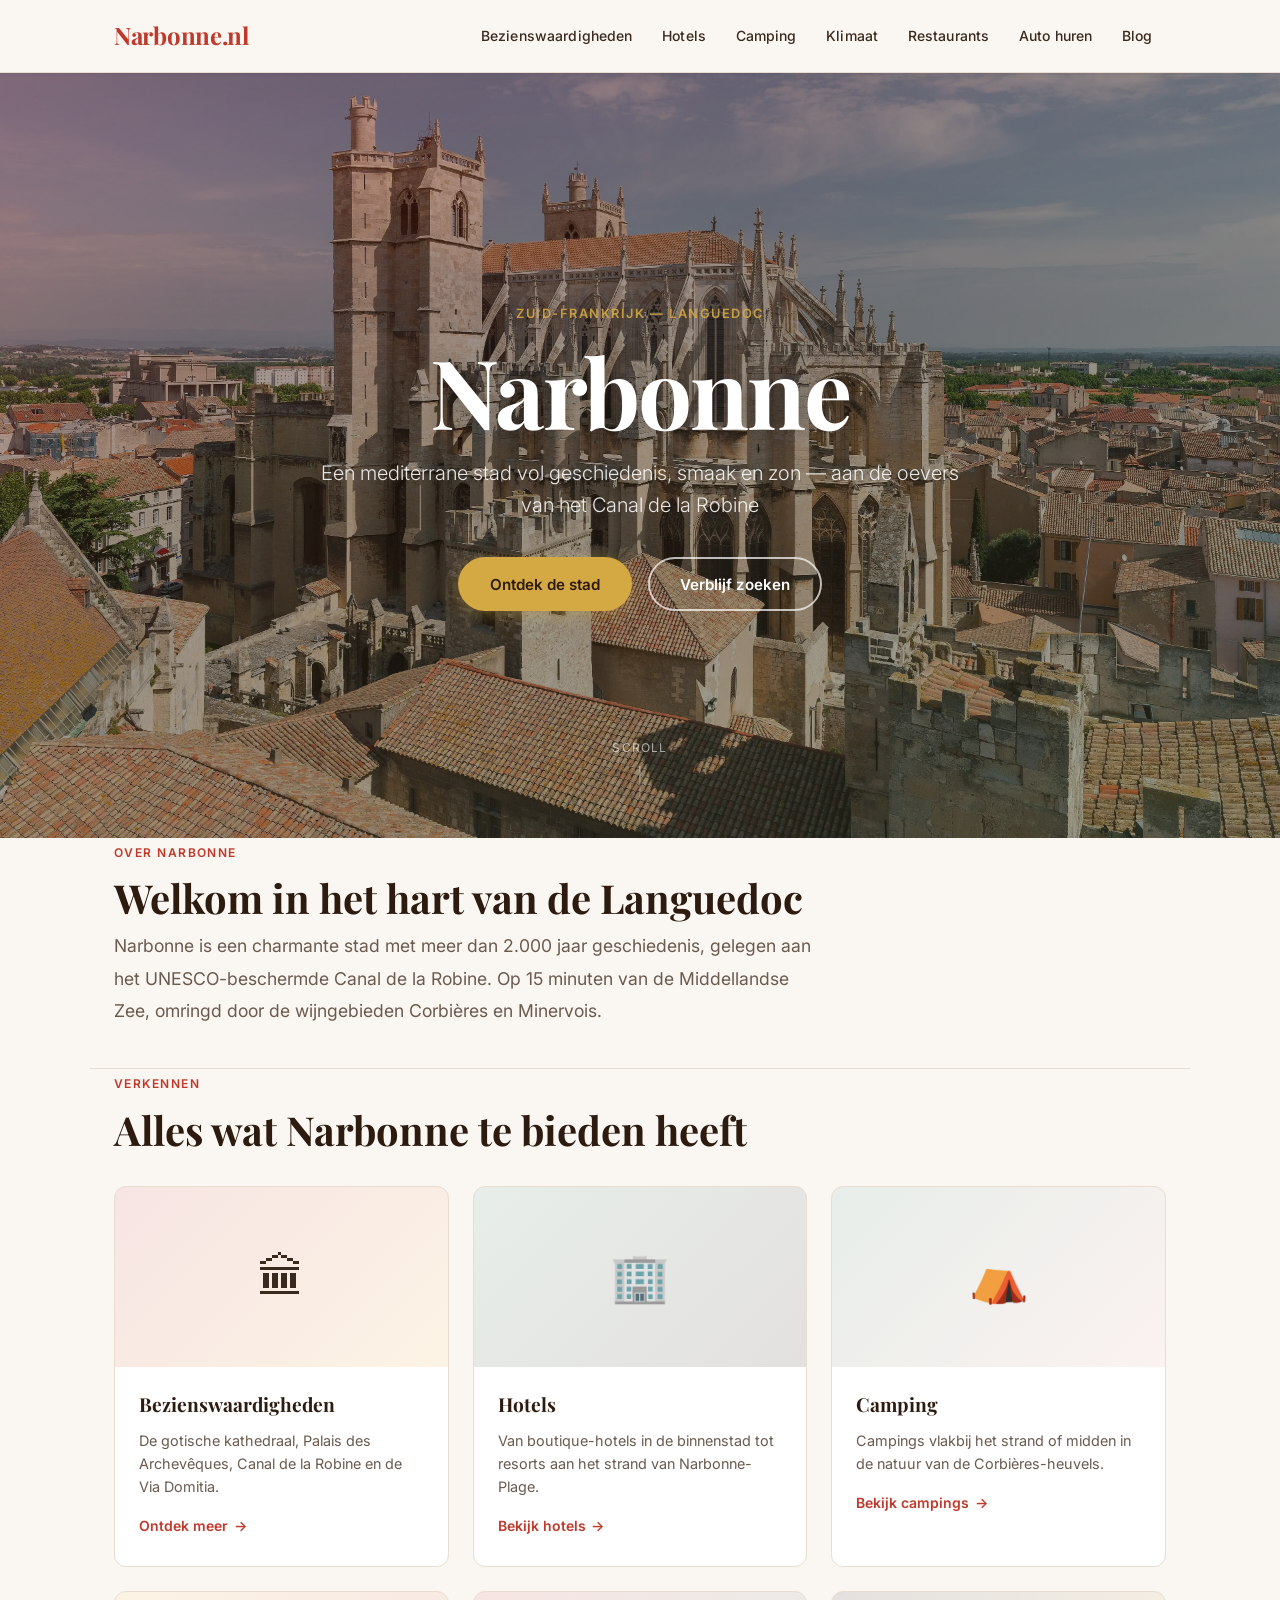
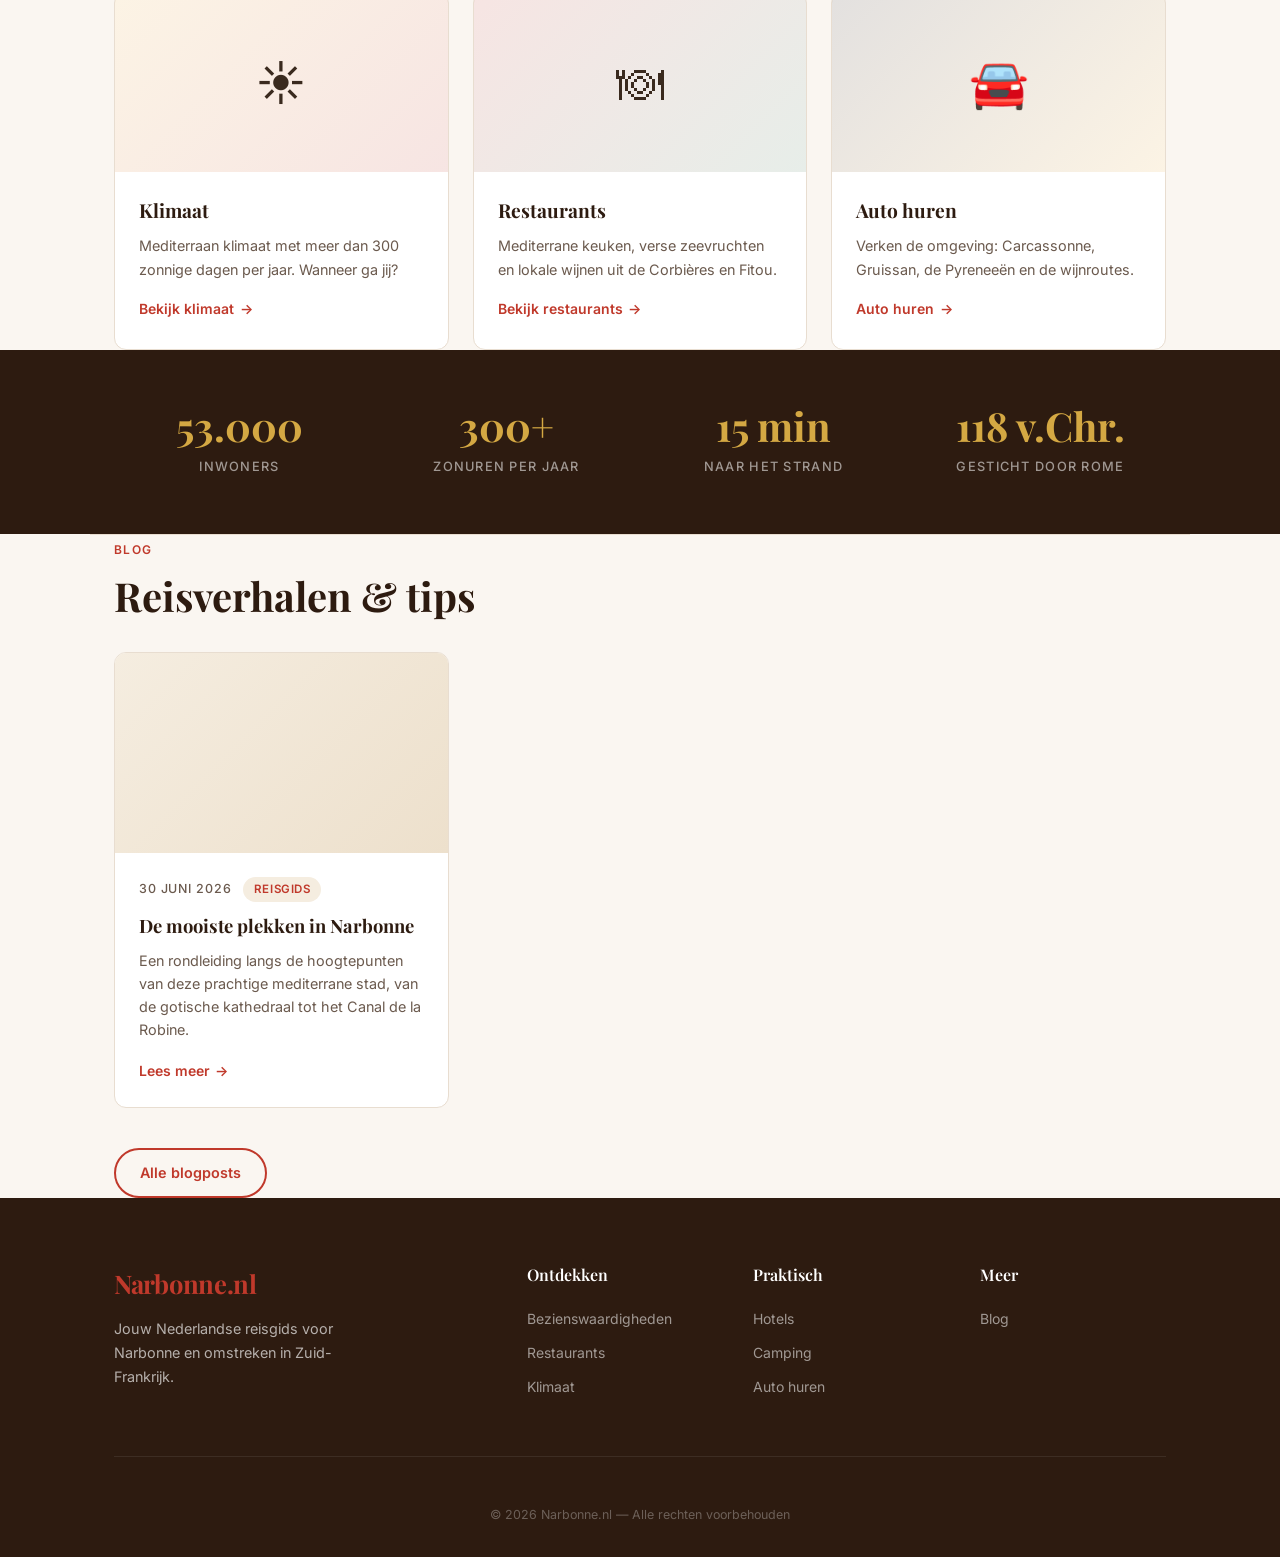
==== index.html @ e78e0eeb "Hero: kathedraalfoto toegevoegd" ====
<!DOCTYPE html>
<html lang="nl">
<head>
  <meta charset="UTF-8" />
  <meta name="viewport" content="width=device-width, initial-scale=1.0" />
  <title>Narbonne - Reisgids voor de Stad in Zuid-Frankrijk | Narbonne.nl</title>
  <meta name="description" content="Alles over Narbonne: bezienswaardigheden, hotels, restaurants, camping en klimaat. Jouw complete reisgids voor Narbonne in Zuid-Frankrijk." />
  <meta name="keywords" content="Narbonne, vakantie Narbonne, bezienswaardigheden Narbonne, hotels Narbonne, restaurants Narbonne, Zuid-Frankrijk" />
  <link rel="canonical" href="https://www.narbonne.nl/" />
  <link rel="stylesheet" href="css/style.css" />
</head>
<body>

  <header class="site-header">
    <div class="container">
      <a href="index.html" class="logo">Narbonne.nl</a>
      <button class="nav-toggle" aria-label="Menu openen">&#9776;</button>
      <nav class="site-nav">
        <a href="bezienswaardigheden.html">Bezienswaardigheden</a>
        <a href="hotels.html">Hotels</a>
        <a href="camping.html">Camping</a>
        <a href="klimaat.html">Klimaat</a>
        <a href="restaurants.html">Restaurants</a>
        <a href="auto-huren.html">Auto huren</a>
        <a href="blog/">Blog</a>
      </nav>
    </div>
  </header>

  <section class="hero">
    <div class="hero-bg">
      <img src="img/Narbonne_Cathedrale_Saint_Just_et_Saint_Pasteur_Web.webp" alt="Kathedraal van Narbonne" />
    </div>
    <div class="hero-content">
      <span class="hero-eyebrow">Zuid-Frankrijk &mdash; Languedoc</span>
      <h1>Narbonne</h1>
      <p class="hero-sub">Een mediterrane stad vol geschiedenis, smaak en zon &mdash; aan de oevers van het Canal de la Robine</p>
      <div class="hero-cta">
        <a href="bezienswaardigheden.html" class="btn">Ontdek de stad</a>
        <a href="hotels.html" class="btn-outline">Verblijf zoeken</a>
      </div>
    </div>
    <div class="hero-scroll">
      <span>Scroll</span>
      <div class="scroll-line"></div>
    </div>
  </section>

  <main>

    <section class="container">
      <div class="intro reveal">
        <span class="section-label">Over Narbonne</span>
        <h2 class="section-heading">Welkom in het hart van de Languedoc</h2>
        <p class="section-sub">Narbonne is een charmante stad met meer dan 2.000 jaar geschiedenis, gelegen aan het UNESCO-beschermde Canal de la Robine. Op 15 minuten van de Middellandse Zee, omringd door de wijngebieden Corbières en Minervois.</p>
      </div>
    </section>

    <section class="container">
      <span class="section-label reveal">Verkennen</span>
      <h2 class="section-heading reveal">Alles wat Narbonne te bieden heeft</h2>
      <div class="card-grid" style="margin-top:2rem">

        <a href="bezienswaardigheden.html" class="card reveal reveal-delay-1">
          <div class="card-img placeholder placeholder-bezienswaard">&#127963;</div>
          <div class="card-body">
            <h3>Bezienswaardigheden</h3>
            <p>De gotische kathedraal, Palais des Archevêques, Canal de la Robine en de Via Domitia.</p>
            <span class="card-link">Ontdek meer</span>
          </div>
        </a>

        <a href="hotels.html" class="card reveal reveal-delay-2">
          <div class="card-img placeholder placeholder-hotels">&#127970;</div>
          <div class="card-body">
            <h3>Hotels</h3>
            <p>Van boutique-hotels in de binnenstad tot resorts aan het strand van Narbonne-Plage.</p>
            <span class="card-link">Bekijk hotels</span>
          </div>
        </a>

        <a href="camping.html" class="card reveal reveal-delay-3">
          <div class="card-img placeholder placeholder-camping">&#9978;</div>
          <div class="card-body">
            <h3>Camping</h3>
            <p>Campings vlakbij het strand of midden in de natuur van de Corbières-heuvels.</p>
            <span class="card-link">Bekijk campings</span>
          </div>
        </a>

        <a href="klimaat.html" class="card reveal reveal-delay-1">
          <div class="card-img placeholder placeholder-klimaat">&#9728;</div>
          <div class="card-body">
            <h3>Klimaat</h3>
            <p>Mediterraan klimaat met meer dan 300 zonnige dagen per jaar. Wanneer ga jij?</p>
            <span class="card-link">Bekijk klimaat</span>
          </div>
        </a>

        <a href="restaurants.html" class="card reveal reveal-delay-2">
          <div class="card-img placeholder placeholder-restaurants">&#127869;</div>
          <div class="card-body">
            <h3>Restaurants</h3>
            <p>Mediterrane keuken, verse zeevruchten en lokale wijnen uit de Corbières en Fitou.</p>
            <span class="card-link">Bekijk restaurants</span>
          </div>
        </a>

        <a href="auto-huren.html" class="card reveal reveal-delay-3">
          <div class="card-img placeholder placeholder-auto">&#128664;</div>
          <div class="card-body">
            <h3>Auto huren</h3>
            <p>Verken de omgeving: Carcassonne, Gruissan, de Pyreneeën en de wijnroutes.</p>
            <span class="card-link">Auto huren</span>
          </div>
        </a>

      </div>
    </section>

    <section class="facts-strip">
      <div class="container">
        <div class="facts-grid">
          <div class="reveal">
            <span class="fact-number">53.000</span>
            <span class="fact-label">Inwoners</span>
          </div>
          <div class="reveal reveal-delay-1">
            <span class="fact-number">300+</span>
            <span class="fact-label">Zonuren per jaar</span>
          </div>
          <div class="reveal reveal-delay-2">
            <span class="fact-number">15 min</span>
            <span class="fact-label">Naar het strand</span>
          </div>
          <div class="reveal reveal-delay-3">
            <span class="fact-number">118 v.Chr.</span>
            <span class="fact-label">Gesticht door Rome</span>
          </div>
        </div>
      </div>
    </section>

    <section class="container">
      <span class="section-label reveal">Blog</span>
      <h2 class="section-heading reveal">Reisverhalen &amp; tips</h2>
      <div class="blog-grid" style="margin-top:2rem">
        <article class="blog-card reveal">
          <div class="blog-card-img"></div>
          <div class="blog-card-body">
            <div class="blog-meta">
              <span class="blog-date">30 juni 2026</span>
              <span class="blog-tag">Reisgids</span>
            </div>
            <h3><a href="blog/de-mooiste-plekken-in-narbonne.html">De mooiste plekken in Narbonne</a></h3>
            <p>Een rondleiding langs de hoogtepunten van deze prachtige mediterrane stad, van de gotische kathedraal tot het Canal de la Robine.</p>
            <a href="blog/de-mooiste-plekken-in-narbonne.html" class="lees-meer">Lees meer</a>
          </div>
        </article>
      </div>
      <a href="blog/" class="btn-outline-dark reveal">Alle blogposts</a>
    </section>

  </main>

  <footer class="site-footer">
    <div class="container">
      <div class="footer-grid">
        <div class="footer-brand">
          <a href="index.html" class="logo">Narbonne.nl</a>
          <p>Jouw Nederlandse reisgids voor Narbonne en omstreken in Zuid-Frankrijk.</p>
        </div>
        <div>
          <h4>Ontdekken</h4>
          <ul>
            <li><a href="bezienswaardigheden.html">Bezienswaardigheden</a></li>
            <li><a href="restaurants.html">Restaurants</a></li>
            <li><a href="klimaat.html">Klimaat</a></li>
          </ul>
        </div>
        <div>
          <h4>Praktisch</h4>
          <ul>
            <li><a href="hotels.html">Hotels</a></li>
            <li><a href="camping.html">Camping</a></li>
            <li><a href="auto-huren.html">Auto huren</a></li>
          </ul>
        </div>
        <div>
          <h4>Meer</h4>
          <ul>
            <li><a href="blog/">Blog</a></li>
          </ul>
        </div>
      </div>
      <p class="footer-copy">&copy; 2026 Narbonne.nl &mdash; Alle rechten voorbehouden</p>
    </div>
  </footer>

  <script src="js/main.js"></script>
</body>
</html>
---- css/style.css ----
/* === Google Fonts === */
@import url('https://fonts.googleapis.com/css2?family=Playfair+Display:ital,wght@0,400;0,600;0,700;1,400&family=Inter:wght@300;400;500;600;700&display=swap');

/* === Reset & Base === */
*, *::before, *::after { box-sizing: border-box; margin: 0; padding: 0; }

:root {
  /* Mediterraan kleurenpalet */
  --clr-primary:      #c0392b;
  --clr-primary-dk:   #962d22;
  --clr-primary-lt:   #e8645a;
  --clr-gold:         #d4a843;
  --clr-olive:        #4a7c59;
  --clr-sand:         #f5ede0;
  --clr-sand-dk:      #ede0cc;
  --clr-warm-white:   #faf6f1;
  --clr-dark:         #2d1b10;
  --clr-dark-2:       #3d2b1f;
  --clr-text:         #3a2a1e;
  --clr-muted:        #6b5a4e;
  --clr-border:       #e8ddd0;
  --clr-white:        #fff;

  --font-display:  'Playfair Display', Georgia, serif;
  --font-body:     'Inter', system-ui, sans-serif;

  --radius-sm:  6px;
  --radius:     12px;
  --radius-lg:  20px;
  --shadow-sm:  0 1px 4px rgba(45,27,16,.08);
  --shadow:     0 4px 20px rgba(45,27,16,.12);
  --shadow-lg:  0 12px 40px rgba(45,27,16,.18);
  --transition: .25s cubic-bezier(.4,0,.2,1);
  --max-w:      1100px;
}

html { scroll-behavior: smooth; }

body {
  font-family: var(--font-body);
  font-size: 1rem;
  color: var(--clr-text);
  background: var(--clr-warm-white);
  line-height: 1.65;
  -webkit-font-smoothing: antialiased;
}

a { color: var(--clr-primary); text-decoration: none; }
a:hover { text-decoration: underline; }
ul { list-style: none; }
img { max-width: 100%; display: block; }

/* === Layout === */
.container {
  max-width: var(--max-w);
  margin: 0 auto;
  padding: 0 1.5rem;
}

/* === Header === */
.site-header {
  background: rgba(250,246,241,.95);
  backdrop-filter: blur(12px);
  -webkit-backdrop-filter: blur(12px);
  border-bottom: 1px solid var(--clr-border);
  position: sticky;
  top: 0;
  z-index: 100;
  box-shadow: var(--shadow-sm);
  transition: box-shadow var(--transition);
}

.site-header.scrolled { box-shadow: var(--shadow); }

.site-header .container {
  display: flex;
  align-items: center;
  justify-content: space-between;
  padding-top: 1rem;
  padding-bottom: 1rem;
  gap: 1rem;
}

.logo {
  font-family: var(--font-display);
  font-size: 1.5rem;
  font-weight: 700;
  color: var(--clr-primary);
  text-decoration: none;
  letter-spacing: -.3px;
  white-space: nowrap;
}

.logo:hover { text-decoration: none; opacity: .85; }

.site-nav {
  display: flex;
  gap: .15rem;
  flex-wrap: wrap;
  align-items: center;
}

.site-nav a {
  color: var(--clr-text);
  padding: .45rem .85rem;
  border-radius: 999px;
  font-size: .875rem;
  font-weight: 500;
  letter-spacing: .01em;
  transition: background var(--transition), color var(--transition);
}

.site-nav a:hover,
.site-nav a.active {
  background: var(--clr-primary);
  color: var(--clr-white);
  text-decoration: none;
}

.nav-toggle {
  display: none;
  background: none;
  border: none;
  font-size: 1.5rem;
  cursor: pointer;
  color: var(--clr-text);
  padding: .25rem;
}

/* === Hero === */
.hero {
  position: relative;
  min-height: 85vh;
  display: flex;
  align-items: center;
  justify-content: center;
  overflow: hidden;
  background: var(--clr-dark);
}

/* Achtergrondafbeelding — vervang src in HTML */
.hero-bg {
  position: absolute;
  inset: 0;
  background-image:
    linear-gradient(
      160deg,
      rgba(192,57,43,.75) 0%,
      rgba(45,27,16,.55) 40%,
      rgba(74,124,89,.45) 100%
    );
  z-index: 1;
}

.hero-bg img {
  position: absolute;
  inset: 0;
  width: 100%;
  height: 100%;
  object-fit: cover;
  opacity: .55;
  z-index: -1;
}

.hero-content {
  position: relative;
  z-index: 2;
  text-align: center;
  color: var(--clr-white);
  padding: 2rem 1.5rem;
  max-width: 720px;
  animation: fadeInUp .9s ease both;
}

.hero-eyebrow {
  display: inline-block;
  font-size: .8rem;
  font-weight: 600;
  letter-spacing: .12em;
  text-transform: uppercase;
  color: var(--clr-gold);
  margin-bottom: 1rem;
  opacity: .9;
}

.hero h1 {
  font-family: var(--font-display);
  font-size: clamp(3rem, 8vw, 6rem);
  font-weight: 700;
  line-height: 1.05;
  letter-spacing: -.02em;
  margin-bottom: 1rem;
  text-shadow: 0 2px 20px rgba(0,0,0,.3);
}

.hero-sub {
  font-size: clamp(1rem, 2.5vw, 1.25rem);
  font-weight: 300;
  opacity: .88;
  margin-bottom: 2.25rem;
  line-height: 1.6;
}

.hero-cta {
  display: flex;
  gap: 1rem;
  justify-content: center;
  flex-wrap: wrap;
}

/* === Buttons === */
.btn {
  display: inline-flex;
  align-items: center;
  gap: .5rem;
  background: var(--clr-gold);
  color: var(--clr-dark);
  font-family: var(--font-body);
  font-weight: 600;
  font-size: .95rem;
  padding: .85rem 2rem;
  border-radius: 999px;
  border: none;
  cursor: pointer;
  transition: background var(--transition), transform var(--transition), box-shadow var(--transition);
  text-decoration: none;
  box-shadow: 0 4px 16px rgba(212,168,67,.35);
}

.btn:hover {
  background: #c09030;
  transform: translateY(-2px);
  box-shadow: 0 8px 24px rgba(212,168,67,.45);
  text-decoration: none;
}

.btn-outline {
  background: transparent;
  border: 2px solid rgba(255,255,255,.7);
  color: var(--clr-white);
  font-weight: 600;
  font-size: .95rem;
  padding: .8rem 1.85rem;
  border-radius: 999px;
  display: inline-flex;
  align-items: center;
  gap: .5rem;
  transition: background var(--transition), border-color var(--transition), color var(--transition);
  text-decoration: none;
}

.btn-outline:hover {
  background: rgba(255,255,255,.15);
  border-color: var(--clr-white);
  text-decoration: none;
}

.btn-outline-dark {
  background: transparent;
  border: 2px solid var(--clr-primary);
  color: var(--clr-primary);
  font-weight: 600;
  font-size: .9rem;
  padding: .7rem 1.5rem;
  border-radius: 999px;
  display: inline-flex;
  align-items: center;
  transition: background var(--transition), color var(--transition);
  text-decoration: none;
  margin-top: 1.5rem;
}

.btn-outline-dark:hover {
  background: var(--clr-primary);
  color: var(--clr-white);
  text-decoration: none;
}

/* === Scroll indicator === */
.hero-scroll {
  position: absolute;
  bottom: 2rem;
  left: 50%;
  transform: translateX(-50%);
  z-index: 2;
  display: flex;
  flex-direction: column;
  align-items: center;
  gap: .5rem;
  color: rgba(255,255,255,.6);
  font-size: .75rem;
  letter-spacing: .1em;
  text-transform: uppercase;
  animation: bounce 2s ease infinite;
}

.scroll-line {
  width: 1px;
  height: 40px;
  background: linear-gradient(to bottom, rgba(255,255,255,.6), transparent);
}

/* === Sections === */
main section {
  padding: 4rem 0;
}

main section + section {
  border-top: 1px solid var(--clr-border);
}

.section-label {
  display: inline-block;
  font-size: .75rem;
  font-weight: 600;
  letter-spacing: .12em;
  text-transform: uppercase;
  color: var(--clr-primary);
  margin-bottom: .75rem;
}

section > h2,
.section-heading {
  font-family: var(--font-display);
  font-size: clamp(1.75rem, 3.5vw, 2.5rem);
  color: var(--clr-dark);
  margin-bottom: .5rem;
  line-height: 1.2;
}

.section-sub {
  color: var(--clr-muted);
  font-size: 1.05rem;
  max-width: 560px;
  margin-bottom: 2.5rem;
  line-height: 1.7;
}

.intro p {
  max-width: 700px;
  font-size: 1.1rem;
  color: var(--clr-muted);
  line-height: 1.85;
}

/* === Card grid === */
.card-grid {
  display: grid;
  grid-template-columns: repeat(auto-fill, minmax(300px, 1fr));
  gap: 1.5rem;
}

.card {
  background: var(--clr-white);
  border: 1px solid var(--clr-border);
  border-radius: var(--radius);
  overflow: hidden;
  transition: box-shadow var(--transition), transform var(--transition);
  text-decoration: none;
  color: var(--clr-text);
  display: block;
}

.card:hover {
  box-shadow: var(--shadow-lg);
  transform: translateY(-5px);
  text-decoration: none;
}

.card-img {
  height: 180px;
  overflow: hidden;
  background: var(--clr-sand);
  position: relative;
}

.card-img img {
  width: 100%;
  height: 100%;
  object-fit: cover;
  transition: transform .4s ease;
}

.card:hover .card-img img { transform: scale(1.06); }

/* Gradient placeholder als er geen afbeelding is */
.card-img.placeholder {
  display: flex;
  align-items: center;
  justify-content: center;
  font-size: 3rem;
}

.card-img.placeholder-bezienswaard { background: linear-gradient(135deg, #c0392b22, #e8a83822); }
.card-img.placeholder-hotels       { background: linear-gradient(135deg, #4a7c5922, #2d1b1022); }
.card-img.placeholder-camping      { background: linear-gradient(135deg, #4a7c5922, #c0392b11); }
.card-img.placeholder-klimaat      { background: linear-gradient(135deg, #e8a83822, #c0392b22); }
.card-img.placeholder-restaurants  { background: linear-gradient(135deg, #c0392b22, #4a7c5922); }
.card-img.placeholder-auto         { background: linear-gradient(135deg, #2d1b1022, #e8a83822); }

.card-body { padding: 1.4rem 1.5rem 1.75rem; }

.card-body h3 {
  font-family: var(--font-display);
  font-size: 1.2rem;
  color: var(--clr-dark);
  margin-bottom: .5rem;
}

.card-body p {
  font-size: .9rem;
  color: var(--clr-muted);
  line-height: 1.6;
}

.card-link {
  display: inline-flex;
  align-items: center;
  gap: .35rem;
  font-size: .875rem;
  font-weight: 600;
  color: var(--clr-primary);
  margin-top: 1rem;
}

.card-link::after { content: '→'; transition: transform var(--transition); }
.card:hover .card-link::after { transform: translateX(4px); }

/* === Facts strip === */
.facts-strip {
  background: var(--clr-dark);
  color: var(--clr-white);
  padding: 3.5rem 0;
  margin: 0;
  border-top: none;
}

.facts-grid {
  display: grid;
  grid-template-columns: repeat(auto-fit, minmax(180px, 1fr));
  gap: 1rem;
  text-align: center;
}

.fact-number {
  display: block;
  font-family: var(--font-display);
  font-size: 2.5rem;
  font-weight: 700;
  color: var(--clr-gold);
  line-height: 1;
  margin-bottom: .35rem;
}

.fact-label {
  font-size: .8rem;
  font-weight: 500;
  text-transform: uppercase;
  letter-spacing: .1em;
  color: rgba(255,255,255,.55);
}

/* === Blog grid === */
.blog-grid {
  display: grid;
  grid-template-columns: repeat(auto-fill, minmax(300px, 1fr));
  gap: 1.5rem;
  margin-bottom: 1rem;
}

.blog-card {
  background: var(--clr-white);
  border: 1px solid var(--clr-border);
  border-radius: var(--radius);
  overflow: hidden;
  transition: box-shadow var(--transition), transform var(--transition);
}

.blog-card:hover {
  box-shadow: var(--shadow);
  transform: translateY(-3px);
}

.blog-card-img {
  height: 200px;
  background: linear-gradient(135deg, var(--clr-sand), var(--clr-sand-dk));
  overflow: hidden;
  position: relative;
}

.blog-card-img img {
  width: 100%;
  height: 100%;
  object-fit: cover;
  transition: transform .4s ease;
}

.blog-card:hover .blog-card-img img { transform: scale(1.05); }

.blog-card-body { padding: 1.5rem; }

.blog-meta {
  display: flex;
  align-items: center;
  gap: .75rem;
  margin-bottom: .75rem;
}

.blog-date {
  font-size: .78rem;
  color: var(--clr-muted);
  font-weight: 500;
  text-transform: uppercase;
  letter-spacing: .07em;
}

.blog-tag {
  font-size: .72rem;
  font-weight: 600;
  background: var(--clr-sand);
  color: var(--clr-primary);
  padding: .2rem .65rem;
  border-radius: 999px;
  text-transform: uppercase;
  letter-spacing: .05em;
}

.blog-card-body h3 {
  font-family: var(--font-display);
  font-size: 1.15rem;
  color: var(--clr-dark);
  margin-bottom: .6rem;
  line-height: 1.35;
}

.blog-card-body h3 a { color: inherit; }
.blog-card-body h3 a:hover { color: var(--clr-primary); text-decoration: none; }

.blog-card-body p {
  font-size: .9rem;
  color: var(--clr-muted);
  line-height: 1.6;
  margin-bottom: 1rem;
}

.lees-meer {
  font-size: .875rem;
  font-weight: 600;
  color: var(--clr-primary);
  display: inline-flex;
  align-items: center;
  gap: .3rem;
  transition: gap var(--transition);
}

.lees-meer:hover { gap: .6rem; text-decoration: none; }
.lees-meer::after { content: '→'; }

/* === Page hero (subpages) === */
.page-hero {
  background: linear-gradient(135deg, var(--clr-primary-dk) 0%, var(--clr-dark) 100%);
  color: var(--clr-white);
  padding: 4rem 1.5rem;
  text-align: center;
  position: relative;
  overflow: hidden;
}

.page-hero::before {
  content: '';
  position: absolute;
  inset: 0;
  background: radial-gradient(ellipse at 70% 50%, rgba(212,168,67,.15), transparent 70%);
  pointer-events: none;
}

.page-hero h1 {
  font-family: var(--font-display);
  font-size: clamp(2rem, 5vw, 3.25rem);
  letter-spacing: -.02em;
  margin-bottom: .6rem;
  position: relative;
}

.page-hero p {
  opacity: .78;
  max-width: 560px;
  margin: 0 auto;
  font-size: 1.05rem;
  position: relative;
}

/* === Breadcrumb === */
.breadcrumb {
  font-size: .82rem;
  color: var(--clr-muted);
  padding: .9rem 0;
  display: flex;
  align-items: center;
  gap: .5rem;
}

.breadcrumb a { color: var(--clr-muted); transition: color var(--transition); }
.breadcrumb a:hover { color: var(--clr-primary); text-decoration: none; }
.breadcrumb span { opacity: .5; }

/* === Content prose === */
.prose { max-width: 760px; }

.prose h2 {
  font-family: var(--font-display);
  font-size: 1.6rem;
  color: var(--clr-dark);
  margin: 2.5rem 0 .85rem;
}

.prose h2:first-child { margin-top: 0; }

.prose h3 {
  font-family: var(--font-display);
  font-size: 1.15rem;
  color: var(--clr-primary);
  margin: 1.75rem 0 .5rem;
  font-style: italic;
}

.prose p {
  margin-bottom: 1.1rem;
  line-height: 1.85;
  color: var(--clr-muted);
  font-size: 1.02rem;
}

.prose ul {
  padding-left: 1.25rem;
  list-style: none;
  margin-bottom: 1rem;
}

.prose ul li {
  position: relative;
  padding-left: 1.5rem;
  margin-bottom: .55rem;
  color: var(--clr-muted);
  font-size: 1rem;
  line-height: 1.7;
}

.prose ul li::before {
  content: '→';
  position: absolute;
  left: 0;
  color: var(--clr-primary);
  font-size: .85rem;
  top: .05em;
}

.prose strong { color: var(--clr-dark); font-weight: 600; }
.prose em { color: var(--clr-primary-dk); }

.prose a { color: var(--clr-primary); border-bottom: 1px solid currentColor; }
.prose a:hover { opacity: .75; text-decoration: none; }

/* === Footer === */
.site-footer {
  background: var(--clr-dark);
  color: rgba(255,255,255,.65);
  padding: 4rem 1.5rem 2rem;
  margin-top: 0;
}

.footer-grid {
  display: grid;
  grid-template-columns: 2fr repeat(3, 1fr);
  gap: 2.5rem;
  margin-bottom: 3rem;
  padding-bottom: 3rem;
  border-bottom: 1px solid rgba(255,255,255,.08);
}

.footer-brand .logo { font-size: 1.6rem; display: inline-block; margin-bottom: .75rem; }
.footer-brand p { font-size: .9rem; line-height: 1.7; max-width: 240px; }

.site-footer h4 {
  color: var(--clr-white);
  font-family: var(--font-display);
  font-size: 1rem;
  margin-bottom: 1rem;
  font-weight: 600;
}

.site-footer ul li { margin-bottom: .5rem; }

.site-footer ul a {
  color: rgba(255,255,255,.55);
  font-size: .875rem;
  transition: color var(--transition);
}

.site-footer ul a:hover { color: var(--clr-white); text-decoration: none; }

.footer-copy {
  font-size: .78rem;
  text-align: center;
  color: rgba(255,255,255,.3);
}

/* === Animations === */
@keyframes fadeInUp {
  from { opacity: 0; transform: translateY(30px); }
  to   { opacity: 1; transform: translateY(0); }
}

@keyframes bounce {
  0%, 100% { transform: translateX(-50%) translateY(0); }
  50%       { transform: translateX(-50%) translateY(8px); }
}

.reveal {
  opacity: 0;
  transform: translateY(24px);
  transition: opacity .65s ease, transform .65s ease;
}

.reveal.visible {
  opacity: 1;
  transform: translateY(0);
}

.reveal-delay-1 { transition-delay: .1s; }
.reveal-delay-2 { transition-delay: .2s; }
.reveal-delay-3 { transition-delay: .3s; }
.reveal-delay-4 { transition-delay: .4s; }
.reveal-delay-5 { transition-delay: .5s; }

/* === Responsive === */
@media (max-width: 900px) {
  .footer-grid { grid-template-columns: 1fr 1fr; }
  .footer-brand { grid-column: 1 / -1; }
}

@media (max-width: 768px) {
  .nav-toggle { display: block; }

  .site-nav {
    display: none;
    flex-direction: column;
    position: absolute;
    top: 100%;
    left: 0;
    right: 0;
    background: var(--clr-warm-white);
    border-top: 1px solid var(--clr-border);
    padding: 1.25rem 1.5rem;
    box-shadow: var(--shadow);
    gap: .25rem;
  }

  .site-nav.open { display: flex; }
  .site-nav a { border-radius: var(--radius-sm); padding: .7rem 1rem; }
  .site-header { position: relative; }

  .hero { min-height: 70vh; }
  .card-grid { grid-template-columns: 1fr; }
  .blog-grid  { grid-template-columns: 1fr; }
  .footer-grid { grid-template-columns: 1fr; gap: 1.5rem; }
  .footer-brand { grid-column: auto; }
  .facts-strip { padding: 2.5rem 0; }
}

@media (max-width: 480px) {
  main section { padding: 2.5rem 0; }
  .page-hero { padding: 2.5rem 1rem; }
  .hero h1 { font-size: 2.75rem; }
}
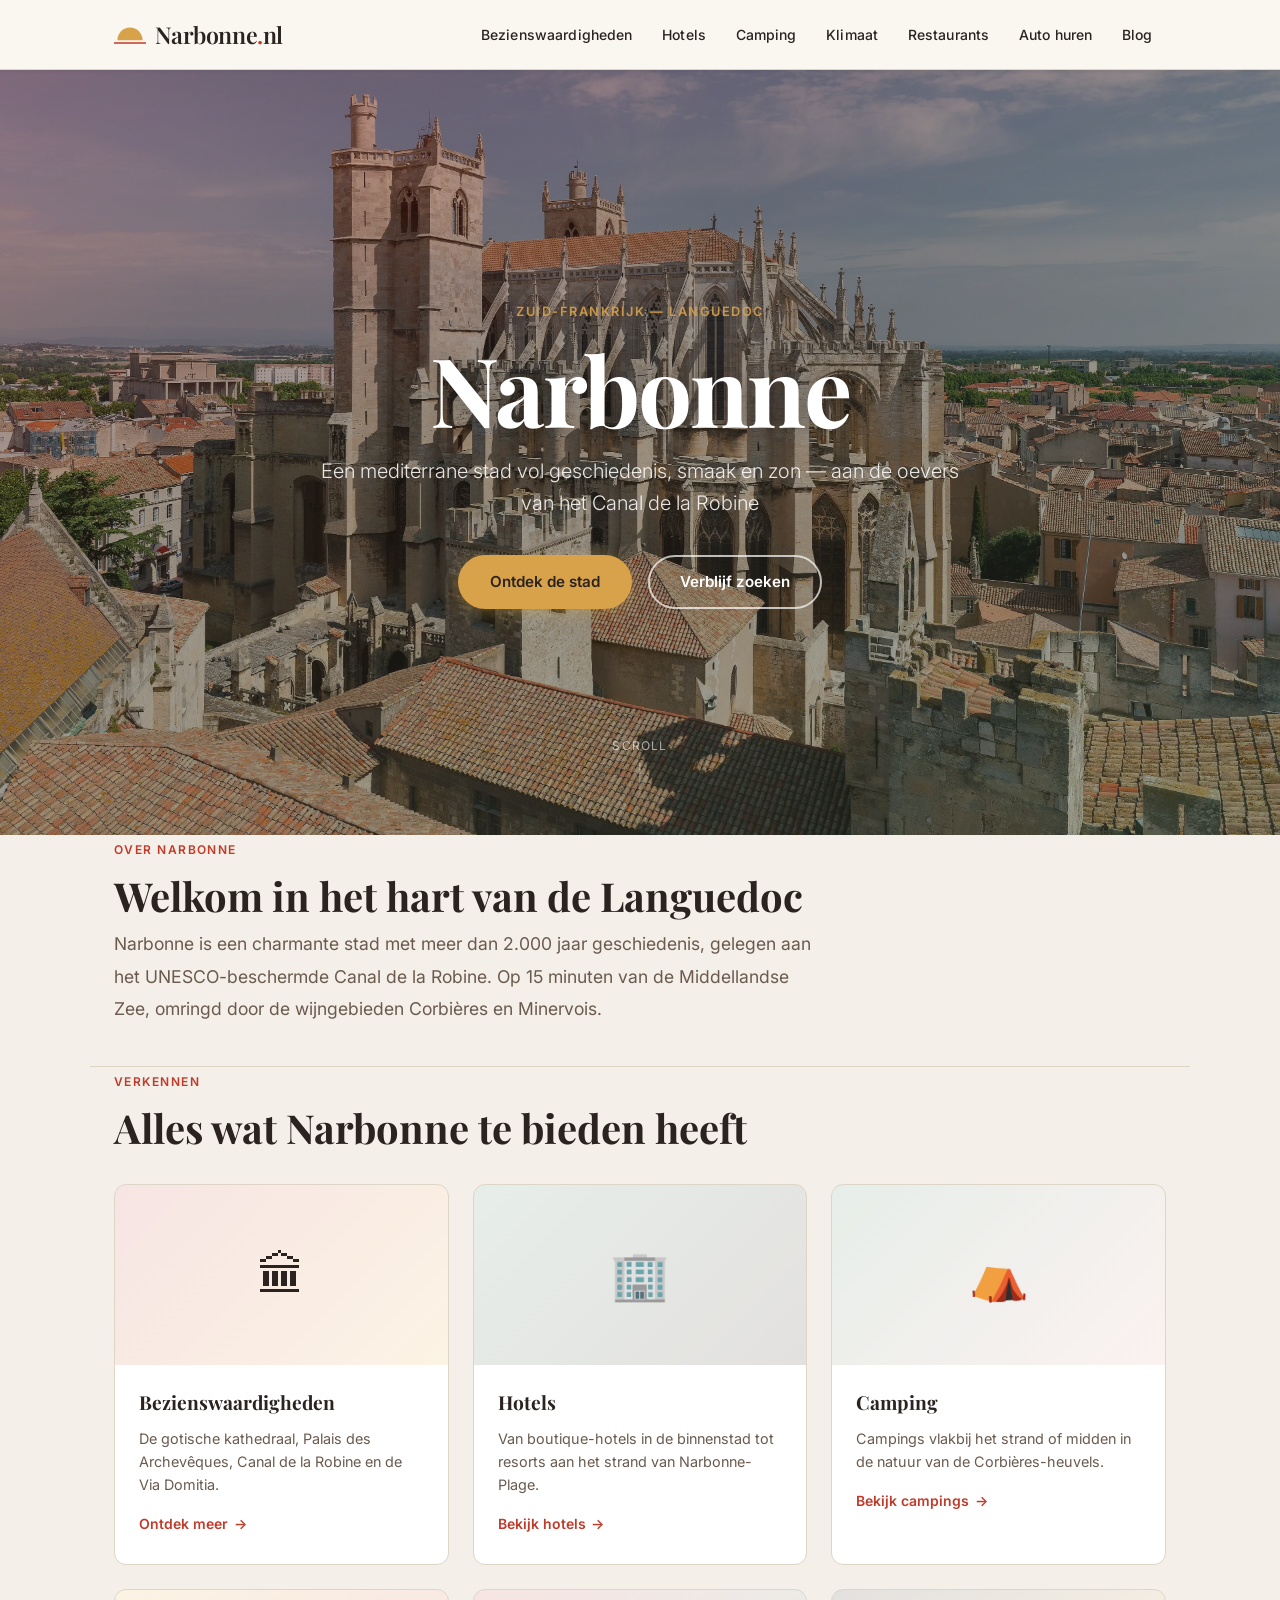
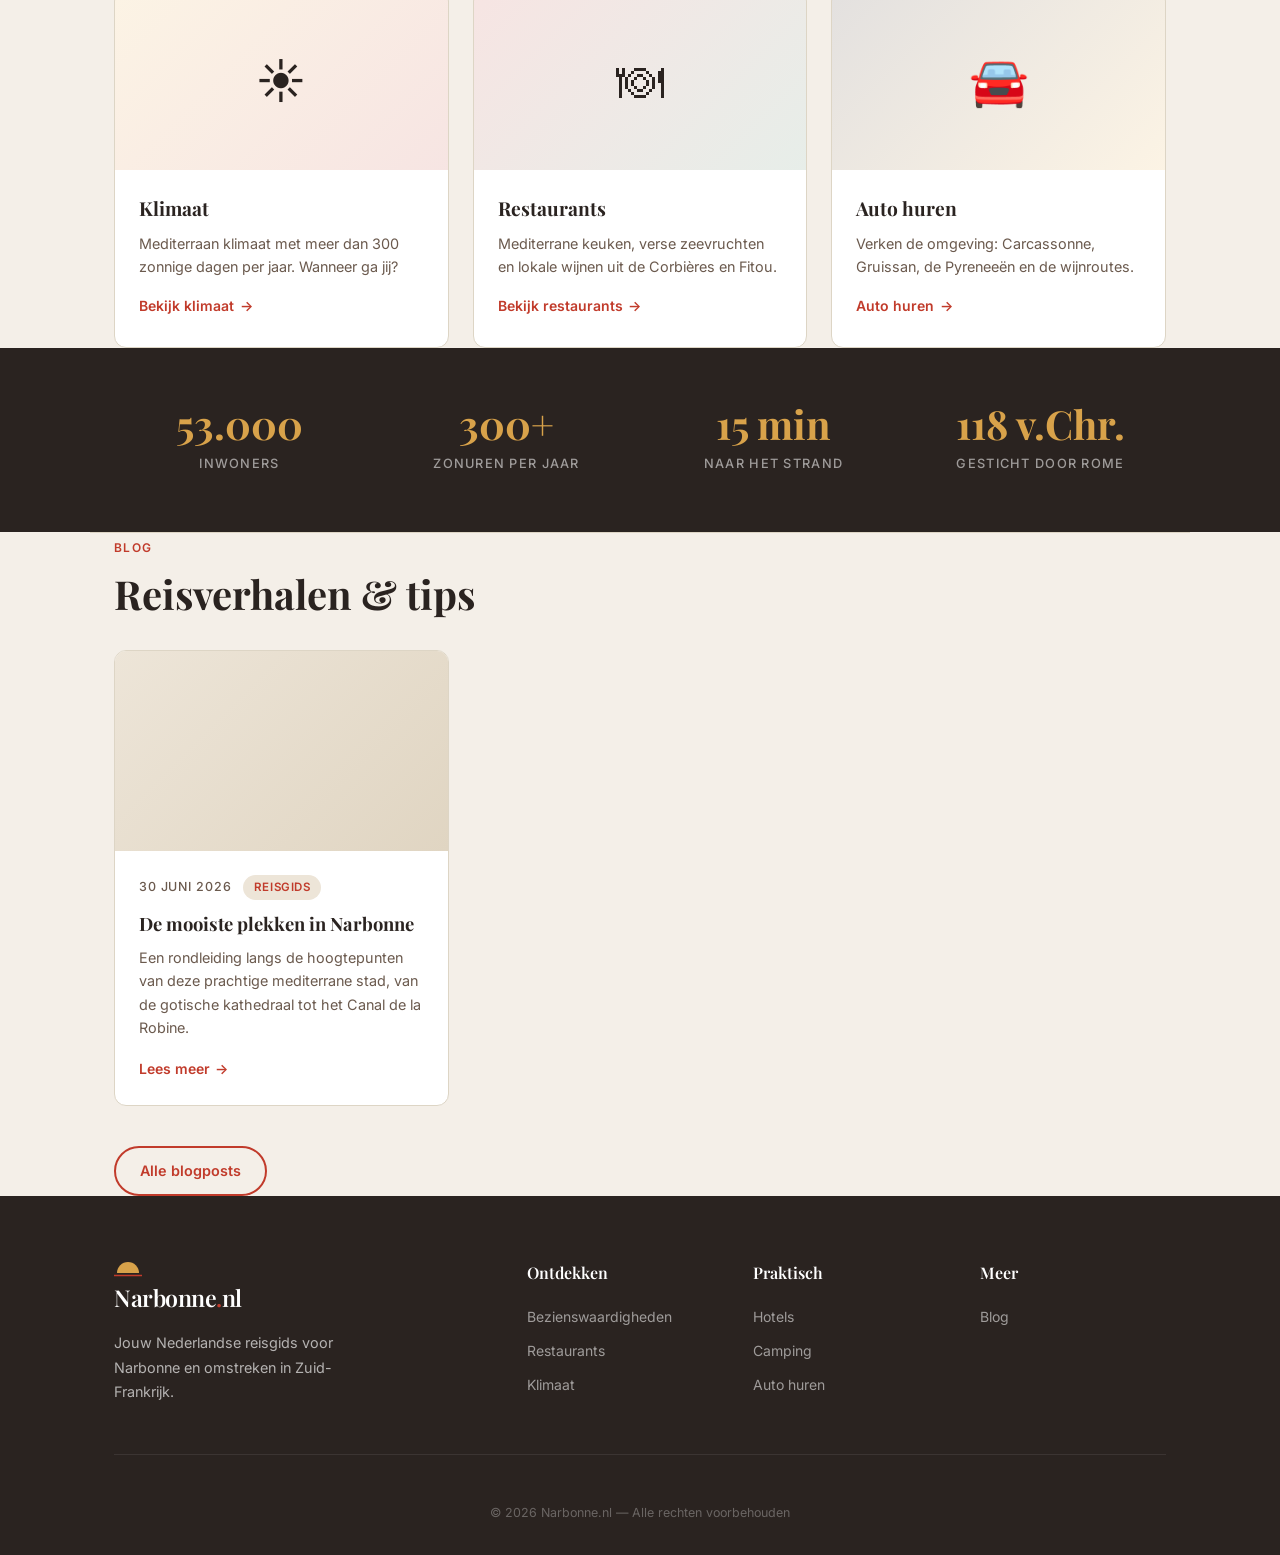
==== commit 4a594954: "Merkidentiteit: SVG-logo, merkkleuren (#C13B2B, #D8A24A, #2A2320, #F4EFE8)" ====
--- a/index.html
+++ b/index.html
@@ -13,7 +13,13 @@
 
   <header class="site-header">
     <div class="container">
-      <a href="index.html" class="logo">Narbonne.nl</a>
+      <a href="index.html" class="logo">
+        <svg class="logo-icon" width="32" height="20" viewBox="0 0 56 34" xmlns="http://www.w3.org/2000/svg" aria-hidden="true">
+          <path d="M6 26 A22 22 0 0 1 50 26" fill="#D8A24A"/>
+          <line x1="0" y1="31" x2="56" y2="31" stroke="#C13B2B" stroke-width="3" stroke-linecap="round"/>
+        </svg>
+        <span class="logo-text">Narbonne<span class="logo-dot">.</span>nl</span>
+      </a>
       <button class="nav-toggle" aria-label="Menu openen">&#9776;</button>
       <nav class="site-nav">
         <a href="bezienswaardigheden.html">Bezienswaardigheden</a>
@@ -167,7 +173,13 @@
     <div class="container">
       <div class="footer-grid">
         <div class="footer-brand">
-          <a href="index.html" class="logo">Narbonne.nl</a>
+          <a href="index.html" class="logo">
+            <svg class="logo-icon" width="28" height="17" viewBox="0 0 56 34" xmlns="http://www.w3.org/2000/svg" aria-hidden="true">
+              <path d="M6 26 A22 22 0 0 1 50 26" fill="#D8A24A"/>
+              <line x1="0" y1="31" x2="56" y2="31" stroke="#C13B2B" stroke-width="3" stroke-linecap="round"/>
+            </svg>
+            <span class="logo-text">Narbonne<span class="logo-dot">.</span>nl</span>
+          </a>
           <p>Jouw Nederlandse reisgids voor Narbonne en omstreken in Zuid-Frankrijk.</p>
         </div>
         <div>
--- a/css/style.css
+++ b/css/style.css
@@ -5,20 +5,20 @@
 *, *::before, *::after { box-sizing: border-box; margin: 0; padding: 0; }
 
 :root {
-  /* Mediterraan kleurenpalet */
-  --clr-primary:      #c0392b;
-  --clr-primary-dk:   #962d22;
-  --clr-primary-lt:   #e8645a;
-  --clr-gold:         #d4a843;
+  /* Merkwaarden Narbonne.nl */
+  --clr-primary:      #C13B2B;
+  --clr-primary-dk:   #9e2f21;
+  --clr-primary-lt:   #d96b62;
+  --clr-gold:         #D8A24A;
   --clr-olive:        #4a7c59;
-  --clr-sand:         #f5ede0;
-  --clr-sand-dk:      #ede0cc;
-  --clr-warm-white:   #faf6f1;
-  --clr-dark:         #2d1b10;
+  --clr-sand:         #ede5d8;
+  --clr-sand-dk:      #e0d5c2;
+  --clr-warm-white:   #F4EFE8;
+  --clr-dark:         #2A2320;
   --clr-dark-2:       #3d2b1f;
-  --clr-text:         #3a2a1e;
+  --clr-text:         #2A2320;
   --clr-muted:        #6b5a4e;
-  --clr-border:       #e8ddd0;
+  --clr-border:       #ddd5c5;
   --clr-white:        #fff;
 
   --font-display:  'Playfair Display', Georgia, serif;
@@ -82,16 +82,31 @@
 }
 
 .logo {
-  font-family: var(--font-display);
-  font-size: 1.5rem;
-  font-weight: 700;
-  color: var(--clr-primary);
-  text-decoration: none;
-  letter-spacing: -.3px;
+  display: inline-flex;
+  align-items: center;
+  gap: .55rem;
+  text-decoration: none;
   white-space: nowrap;
-}
-
-.logo:hover { text-decoration: none; opacity: .85; }
+  flex-shrink: 0;
+}
+
+.logo:hover { opacity: .85; text-decoration: none; }
+
+.logo-icon { display: block; flex-shrink: 0; }
+
+.logo-text {
+  font-family: var(--font-display);
+  font-size: 1.45rem;
+  font-weight: 600;
+  color: var(--clr-dark);
+  letter-spacing: -.02em;
+  line-height: 1;
+}
+
+.logo-dot { color: var(--clr-primary); }
+
+/* Logo op donkere achtergrond (footer) */
+.site-footer .logo-text { color: var(--clr-white); }
 
 .site-nav {
   display: flex;
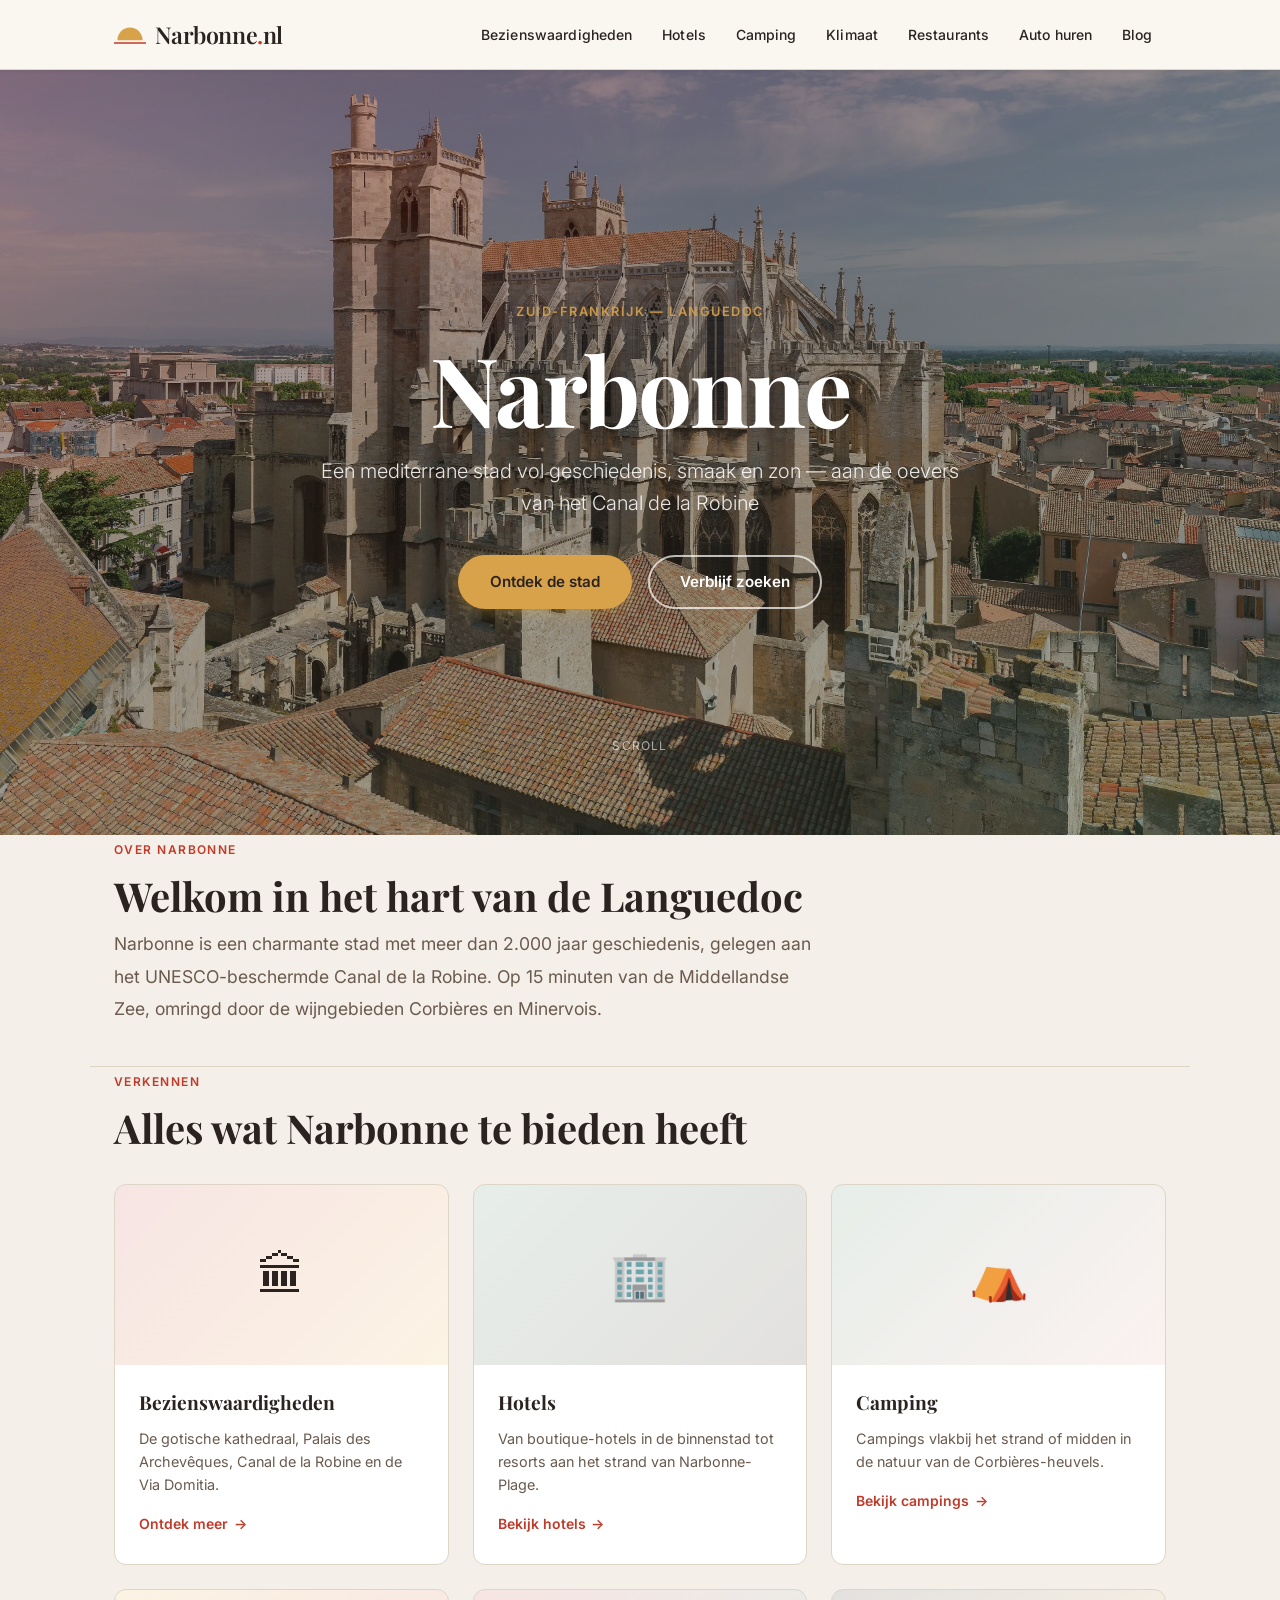
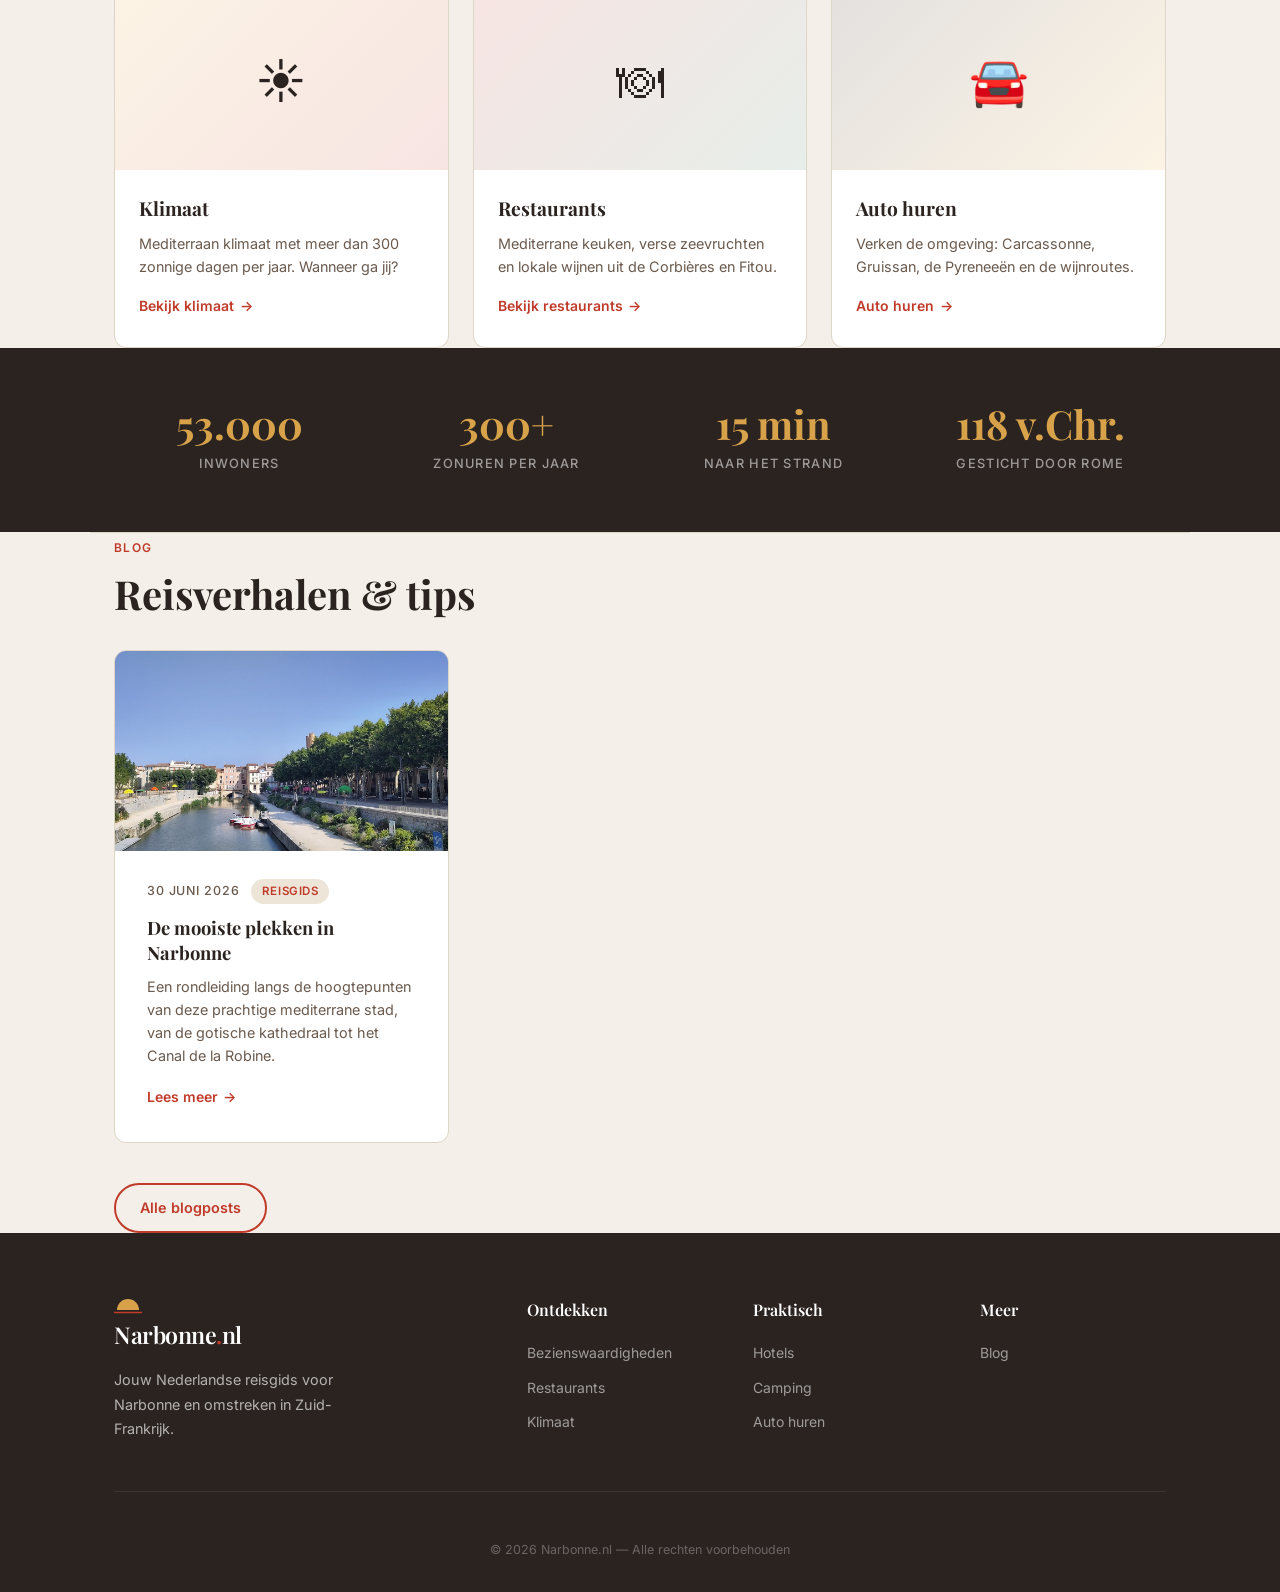
==== commit 45772bb8: "Blog: Canal-foto in cards en hero's, meer padding, dubbele pijl gefixed" ====
--- a/index.html
+++ b/index.html
@@ -7,6 +7,8 @@
   <meta name="description" content="Alles over Narbonne: bezienswaardigheden, hotels, restaurants, camping en klimaat. Jouw complete reisgids voor Narbonne in Zuid-Frankrijk." />
   <meta name="keywords" content="Narbonne, vakantie Narbonne, bezienswaardigheden Narbonne, hotels Narbonne, restaurants Narbonne, Zuid-Frankrijk" />
   <link rel="canonical" href="https://www.narbonne.nl/" />
+  <link rel="icon" type="image/png" sizes="32x32" href="img/narbonne_favicon-32.png" />
+  <link rel="apple-touch-icon" sizes="180x180" href="img/narbonne_favicon-180.png" />
   <link rel="stylesheet" href="css/style.css" />
 </head>
 <body>
@@ -152,7 +154,9 @@
       <h2 class="section-heading reveal">Reisverhalen &amp; tips</h2>
       <div class="blog-grid" style="margin-top:2rem">
         <article class="blog-card reveal">
-          <div class="blog-card-img"></div>
+          <div class="blog-card-img">
+            <img src="img/Canal_de_Narbonne.jpg" alt="Canal de la Robine, Narbonne" />
+          </div>
           <div class="blog-card-body">
             <div class="blog-meta">
               <span class="blog-date">30 juni 2026</span>
--- a/css/style.css
+++ b/css/style.css
@@ -512,7 +512,7 @@
 
 .blog-card:hover .blog-card-img img { transform: scale(1.05); }
 
-.blog-card-body { padding: 1.5rem; }
+.blog-card-body { padding: 1.75rem 2rem 2rem; }
 
 .blog-meta {
   display: flex;
@@ -575,7 +575,7 @@
 .page-hero {
   background: linear-gradient(135deg, var(--clr-primary-dk) 0%, var(--clr-dark) 100%);
   color: var(--clr-white);
-  padding: 4rem 1.5rem;
+  padding: 5rem 1.5rem;
   text-align: center;
   position: relative;
   overflow: hidden;
@@ -587,22 +587,86 @@
   inset: 0;
   background: radial-gradient(ellipse at 70% 50%, rgba(212,168,67,.15), transparent 70%);
   pointer-events: none;
+  z-index: 1;
+}
+
+/* Variant met achtergrondafbeelding */
+.page-hero--img {
+  min-height: 45vh;
+  display: flex;
+  align-items: center;
+  justify-content: center;
+  padding: 5rem 1.5rem;
+}
+
+.page-hero--img::before {
+  background: linear-gradient(to bottom, rgba(42,35,32,.55) 0%, rgba(42,35,32,.72) 100%);
+}
+
+.page-hero-bg {
+  position: absolute;
+  inset: 0;
+  z-index: 1;
+  background: linear-gradient(
+    to bottom,
+    rgba(42,35,32,.25) 0%,
+    rgba(42,35,32,.65) 45%,
+    rgba(42,35,32,.88) 100%
+  );
+}
+
+.page-hero-bg img {
+  position: absolute;
+  inset: 0;
+  width: 100%;
+  height: 100%;
+  object-fit: cover;
+  object-position: center;
+  z-index: -1;
+}
+
+.page-hero-content {
+  position: relative;
+  z-index: 2;
+  max-width: 680px;
 }
 
 .page-hero h1 {
   font-family: var(--font-display);
-  font-size: clamp(2rem, 5vw, 3.25rem);
+  font-size: clamp(2.25rem, 5vw, 3.75rem);
   letter-spacing: -.02em;
-  margin-bottom: .6rem;
-  position: relative;
+  margin-bottom: .5rem;
+  position: relative;
+  z-index: 2;
+  line-height: 1.1;
+  text-shadow: 0 2px 16px rgba(0,0,0,.4);
+}
+
+.page-hero .page-hero-sub {
+  font-size: .9rem;
+  font-weight: 500;
+  letter-spacing: .1em;
+  text-transform: uppercase;
+  color: var(--clr-gold);
+  margin-bottom: 1rem;
+  opacity: 1;
+  position: relative;
+  z-index: 2;
 }
 
 .page-hero p {
-  opacity: .78;
+  opacity: .85;
   max-width: 560px;
-  margin: 0 auto;
+  margin: 0 auto 1.75rem;
   font-size: 1.05rem;
   position: relative;
+  z-index: 2;
+  line-height: 1.7;
+}
+
+.page-hero .btn {
+  position: relative;
+  z-index: 2;
 }
 
 /* === Breadcrumb === */
@@ -675,6 +739,29 @@
 
 .prose a { color: var(--clr-primary); border-bottom: 1px solid currentColor; }
 .prose a:hover { opacity: .75; text-decoration: none; }
+
+.prose-figure {
+  margin: 2rem 0;
+  border-radius: var(--radius);
+  overflow: hidden;
+  border: 1px solid var(--clr-border);
+}
+
+.prose-figure img {
+  width: 100%;
+  height: 380px;
+  object-fit: cover;
+  display: block;
+}
+
+.prose-figure figcaption {
+  background: var(--clr-sand);
+  color: var(--clr-muted);
+  font-size: .82rem;
+  padding: .65rem 1rem;
+  font-style: italic;
+  text-align: center;
+}
 
 /* === Footer === */
 .site-footer {
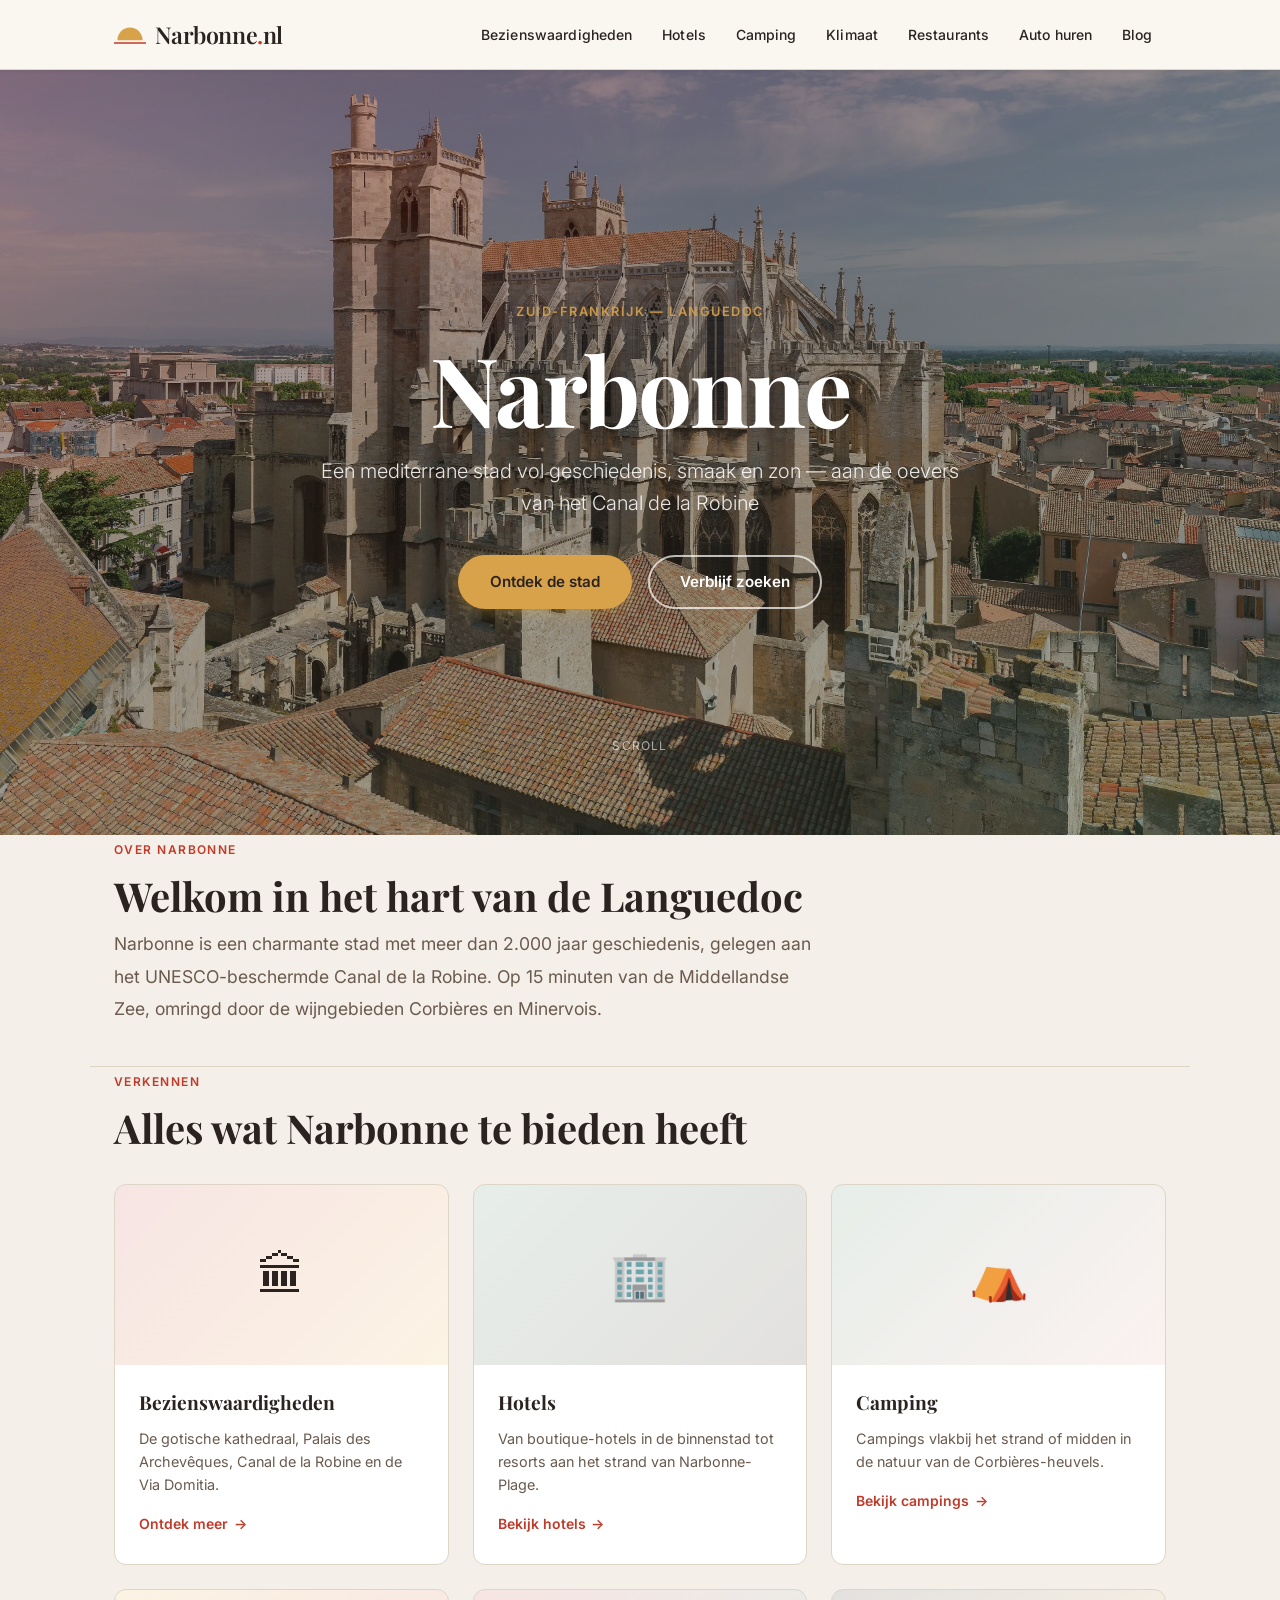
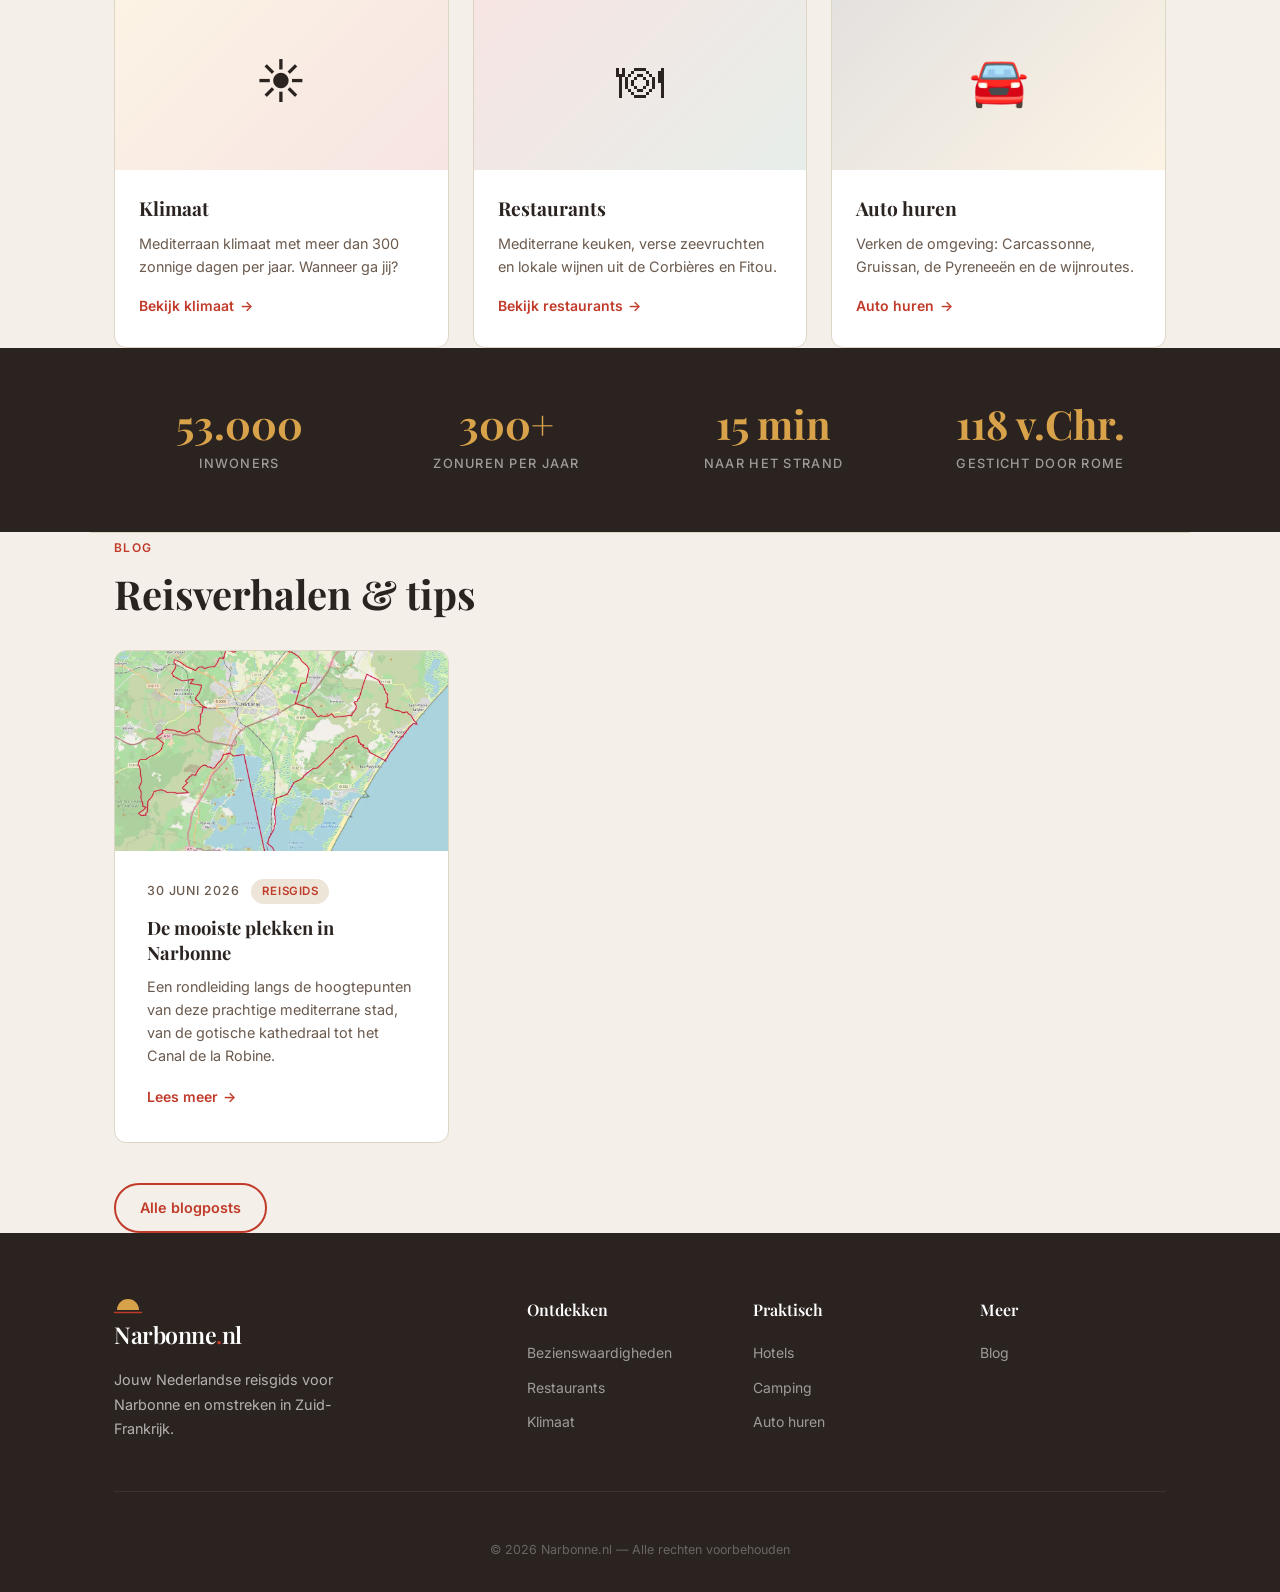
==== commit 2221d087: "SEO: afbeeldingen hernoemd naar paginatitels, eigen foto per pagina" ====
--- a/index.html
+++ b/index.html
@@ -37,7 +37,7 @@
 
   <section class="hero">
     <div class="hero-bg">
-      <img src="img/Narbonne_Cathedrale_Saint_Just_et_Saint_Pasteur_Web.webp" alt="Kathedraal van Narbonne" />
+      <img src="img/kathedraal-narbonne.webp" alt="Kathedraal van Narbonne" />
     </div>
     <div class="hero-content">
       <span class="hero-eyebrow">Zuid-Frankrijk &mdash; Languedoc</span>
@@ -155,7 +155,7 @@
       <div class="blog-grid" style="margin-top:2rem">
         <article class="blog-card reveal">
           <div class="blog-card-img">
-            <img src="img/Canal_de_Narbonne.jpg" alt="Canal de la Robine, Narbonne" />
+            <img src="img/blog-narbonne.webp" alt="Canal de la Robine, Narbonne" />
           </div>
           <div class="blog-card-body">
             <div class="blog-meta">
--- a/css/style.css
+++ b/css/style.css
@@ -622,6 +622,7 @@
   height: 100%;
   object-fit: cover;
   object-position: center;
+  opacity: .55;
   z-index: -1;
 }
 
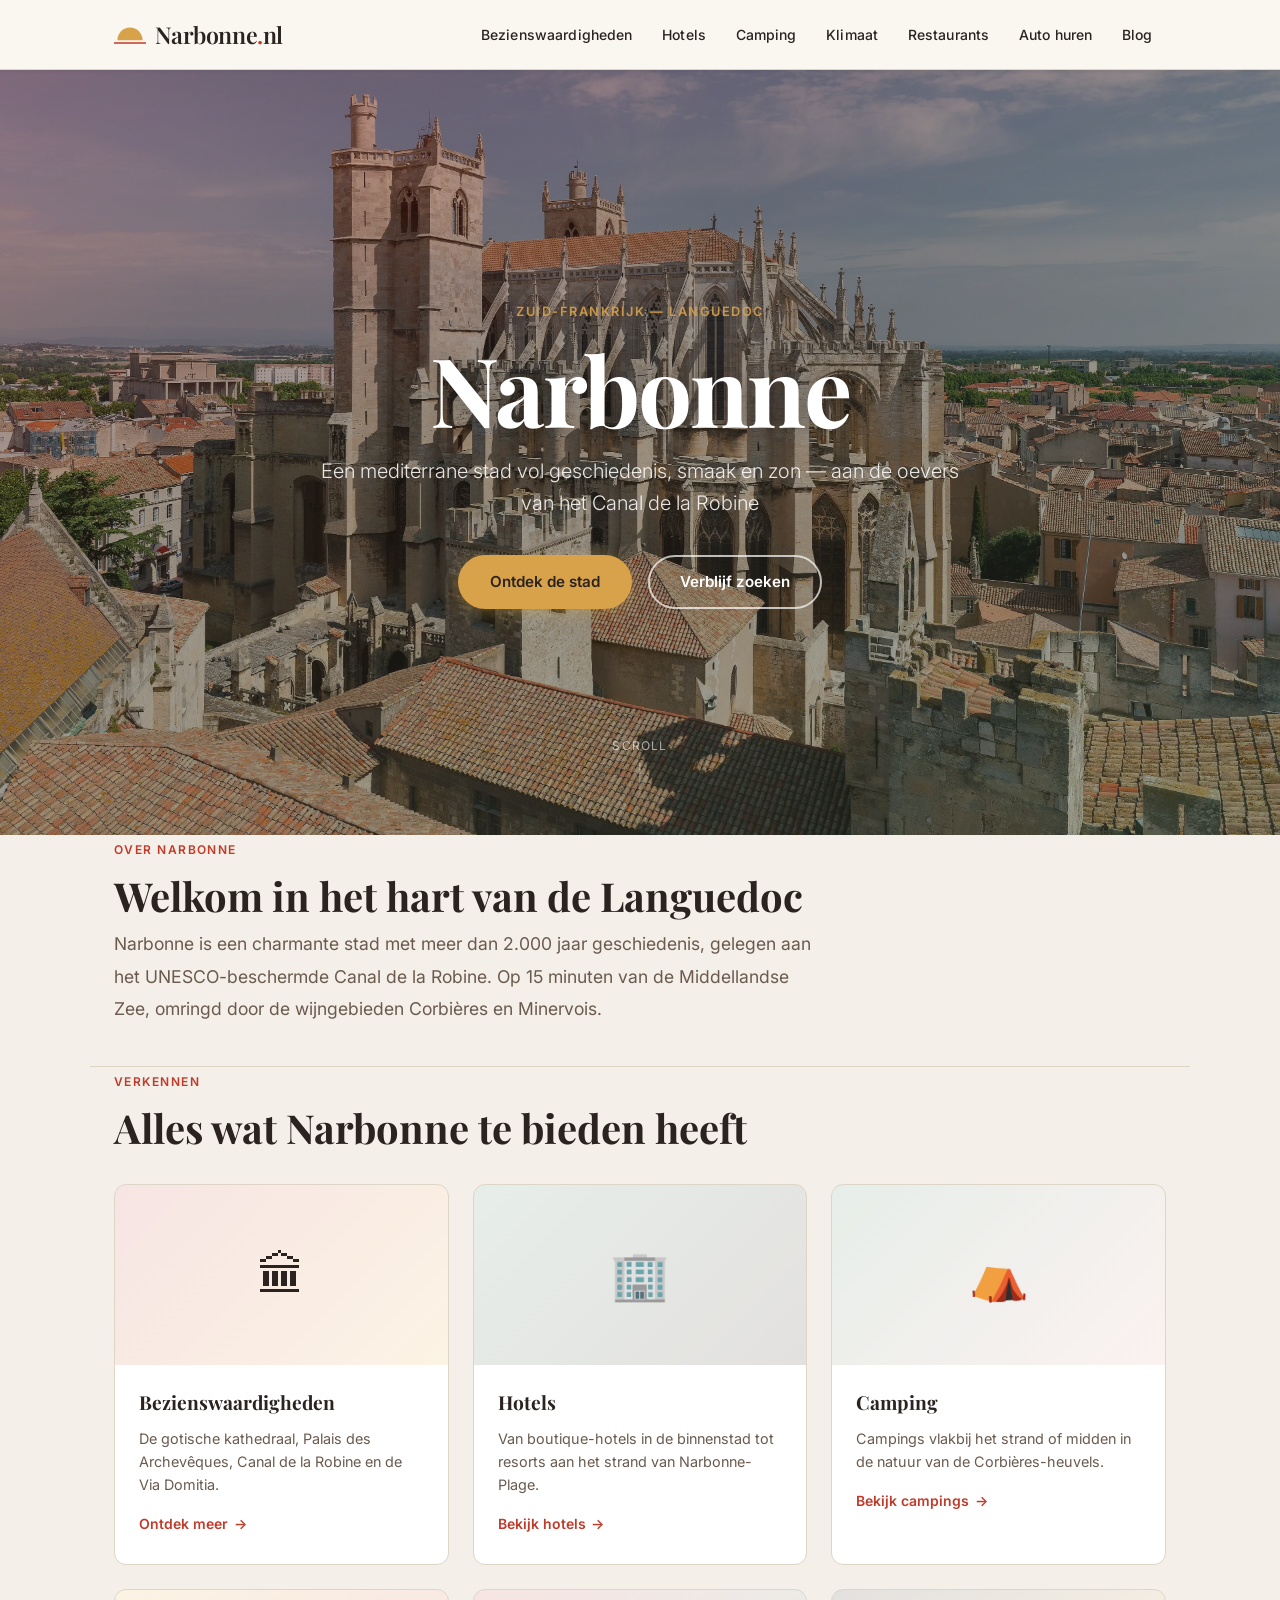
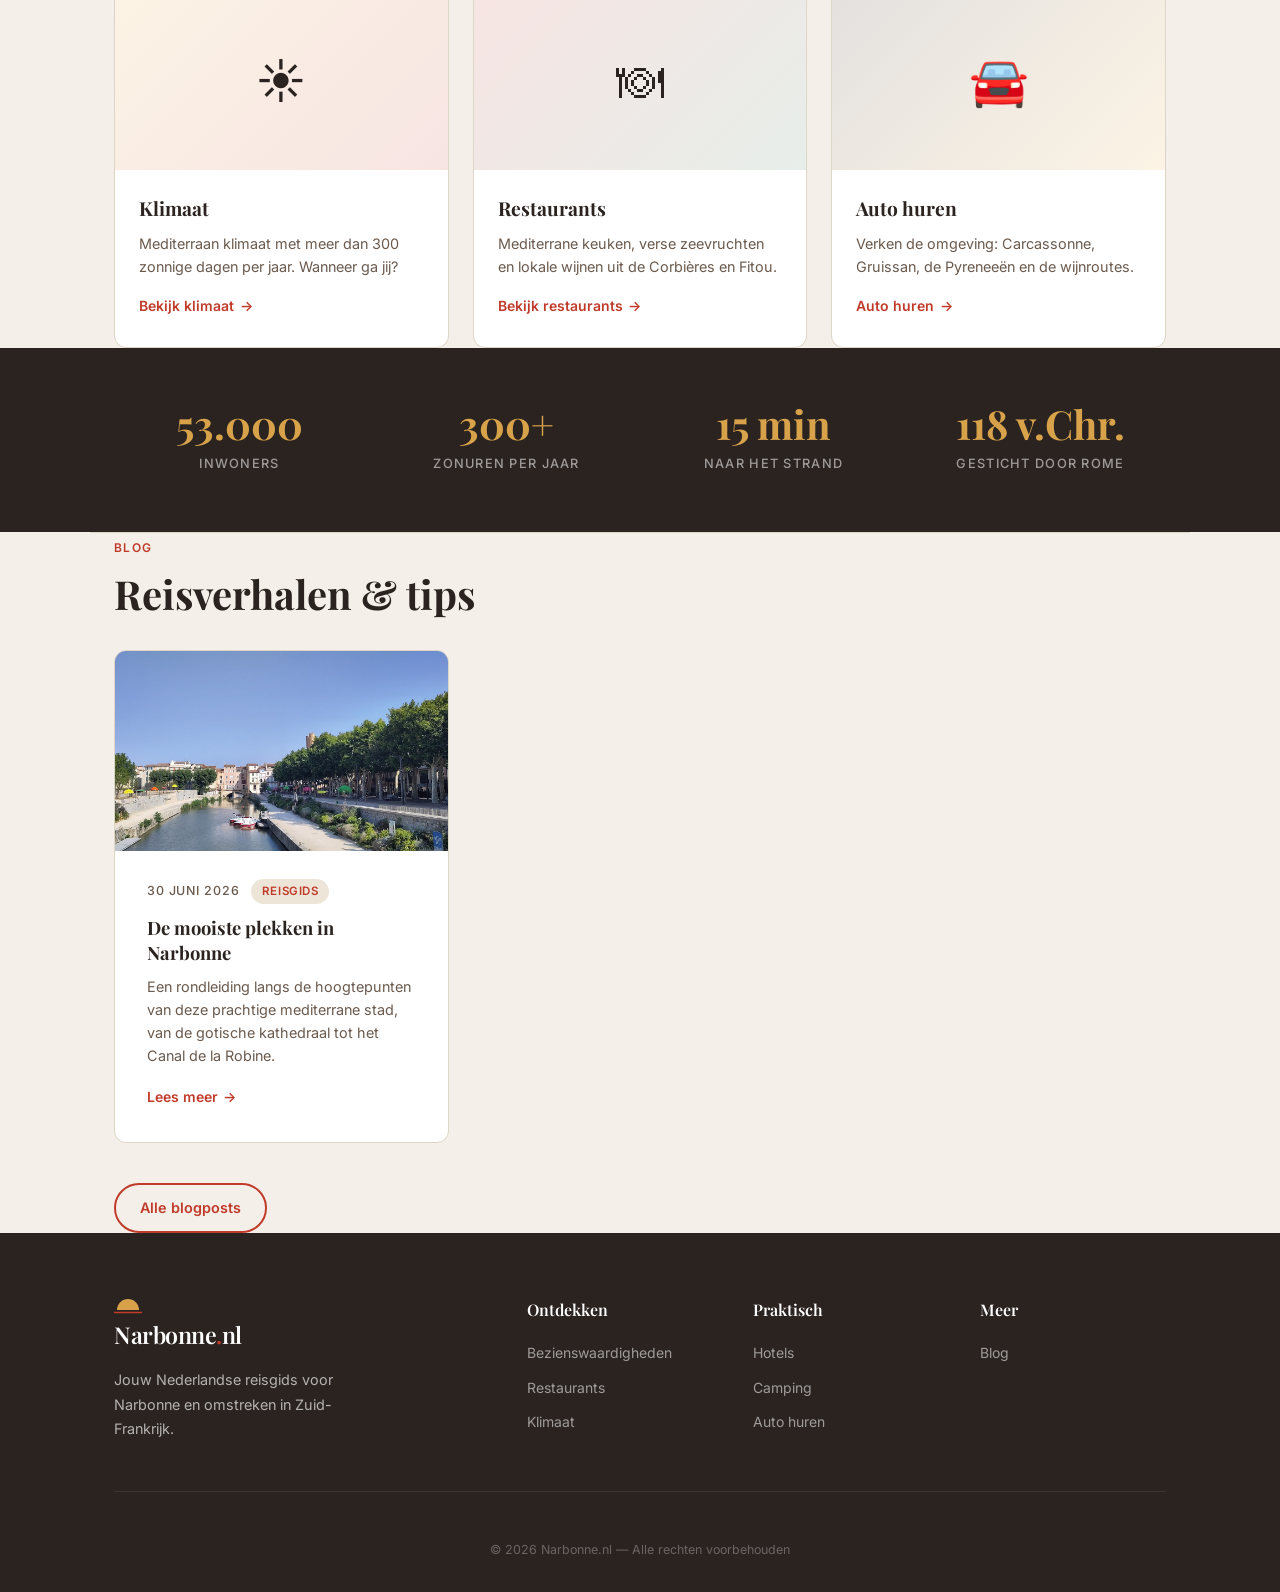
==== commit f627d209: "Blog kaart: canal-foto matcht nu de hero van het artikel" ====
--- a/index.html
+++ b/index.html
@@ -155,7 +155,7 @@
       <div class="blog-grid" style="margin-top:2rem">
         <article class="blog-card reveal">
           <div class="blog-card-img">
-            <img src="img/blog-narbonne.webp" alt="Canal de la Robine, Narbonne" />
+            <img src="img/canal-de-la-robine-narbonne.jpg" alt="De mooiste plekken in Narbonne" />
           </div>
           <div class="blog-card-body">
             <div class="blog-meta">
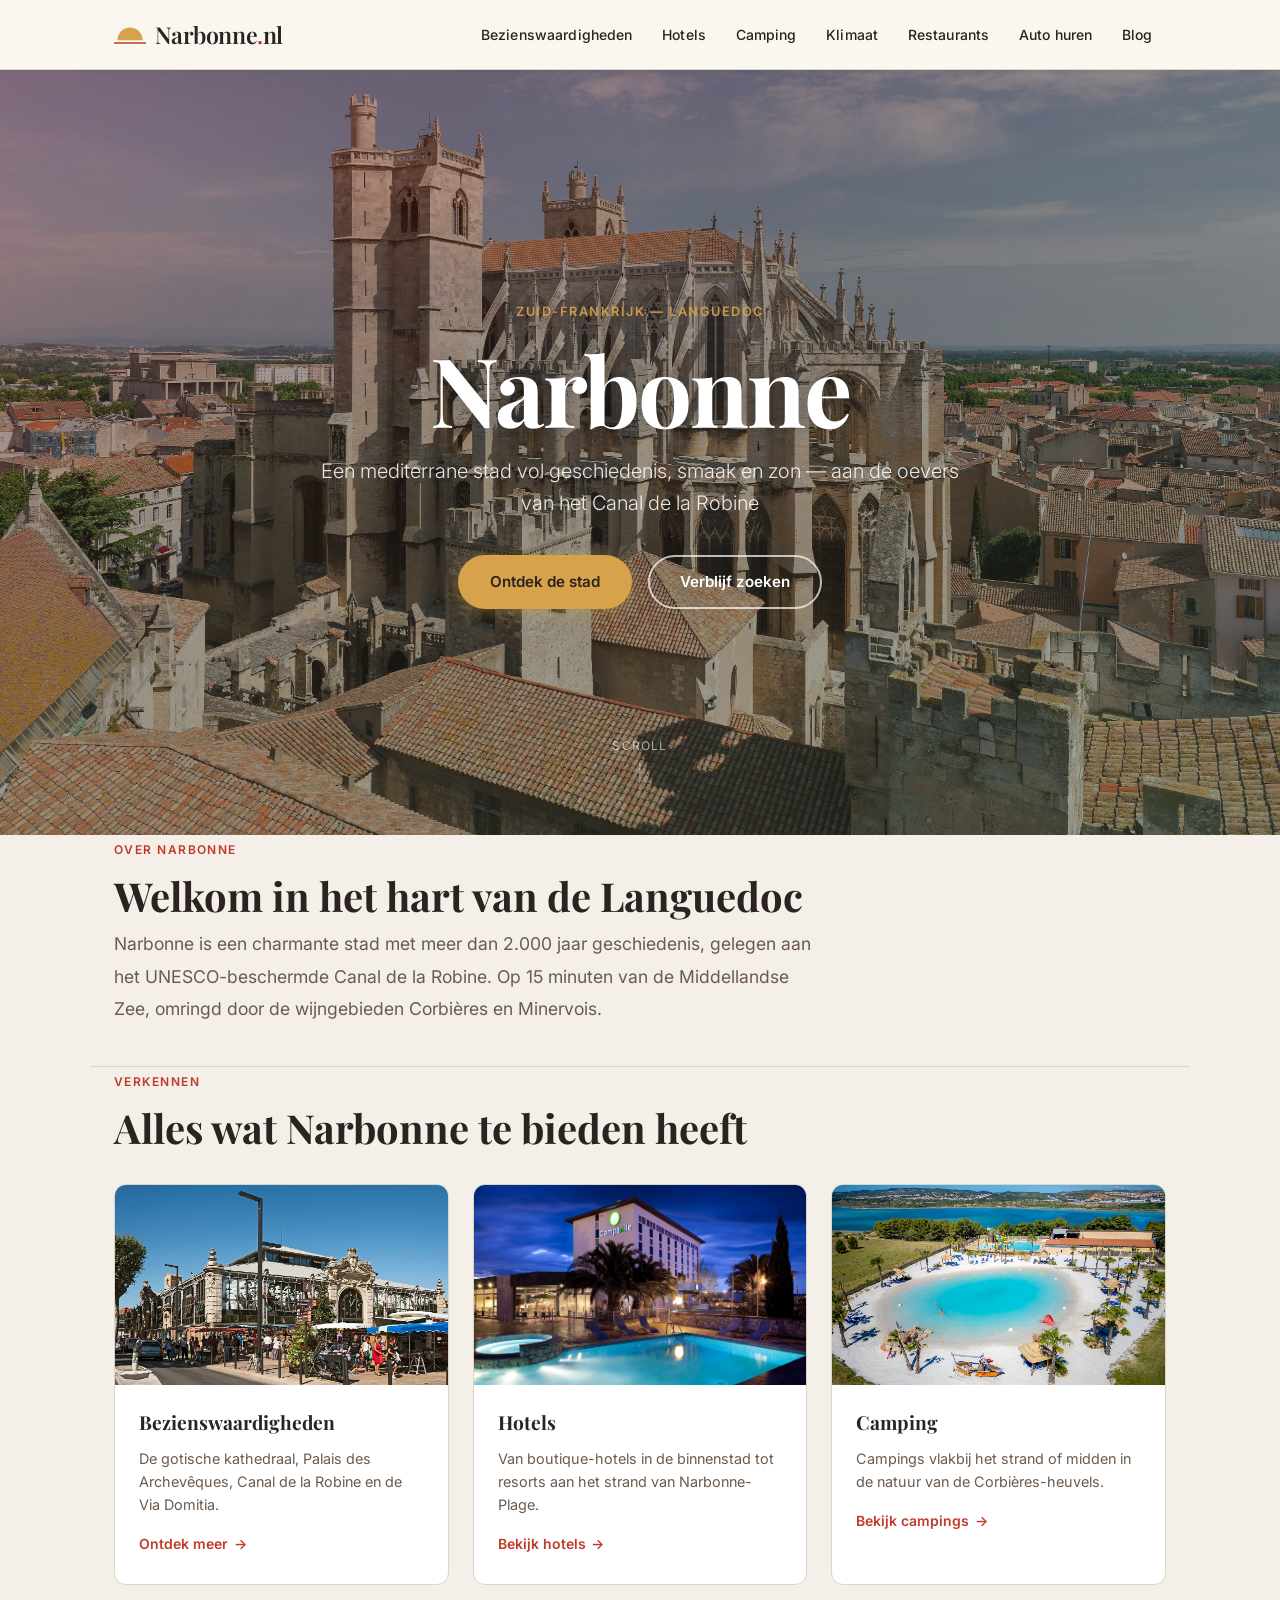
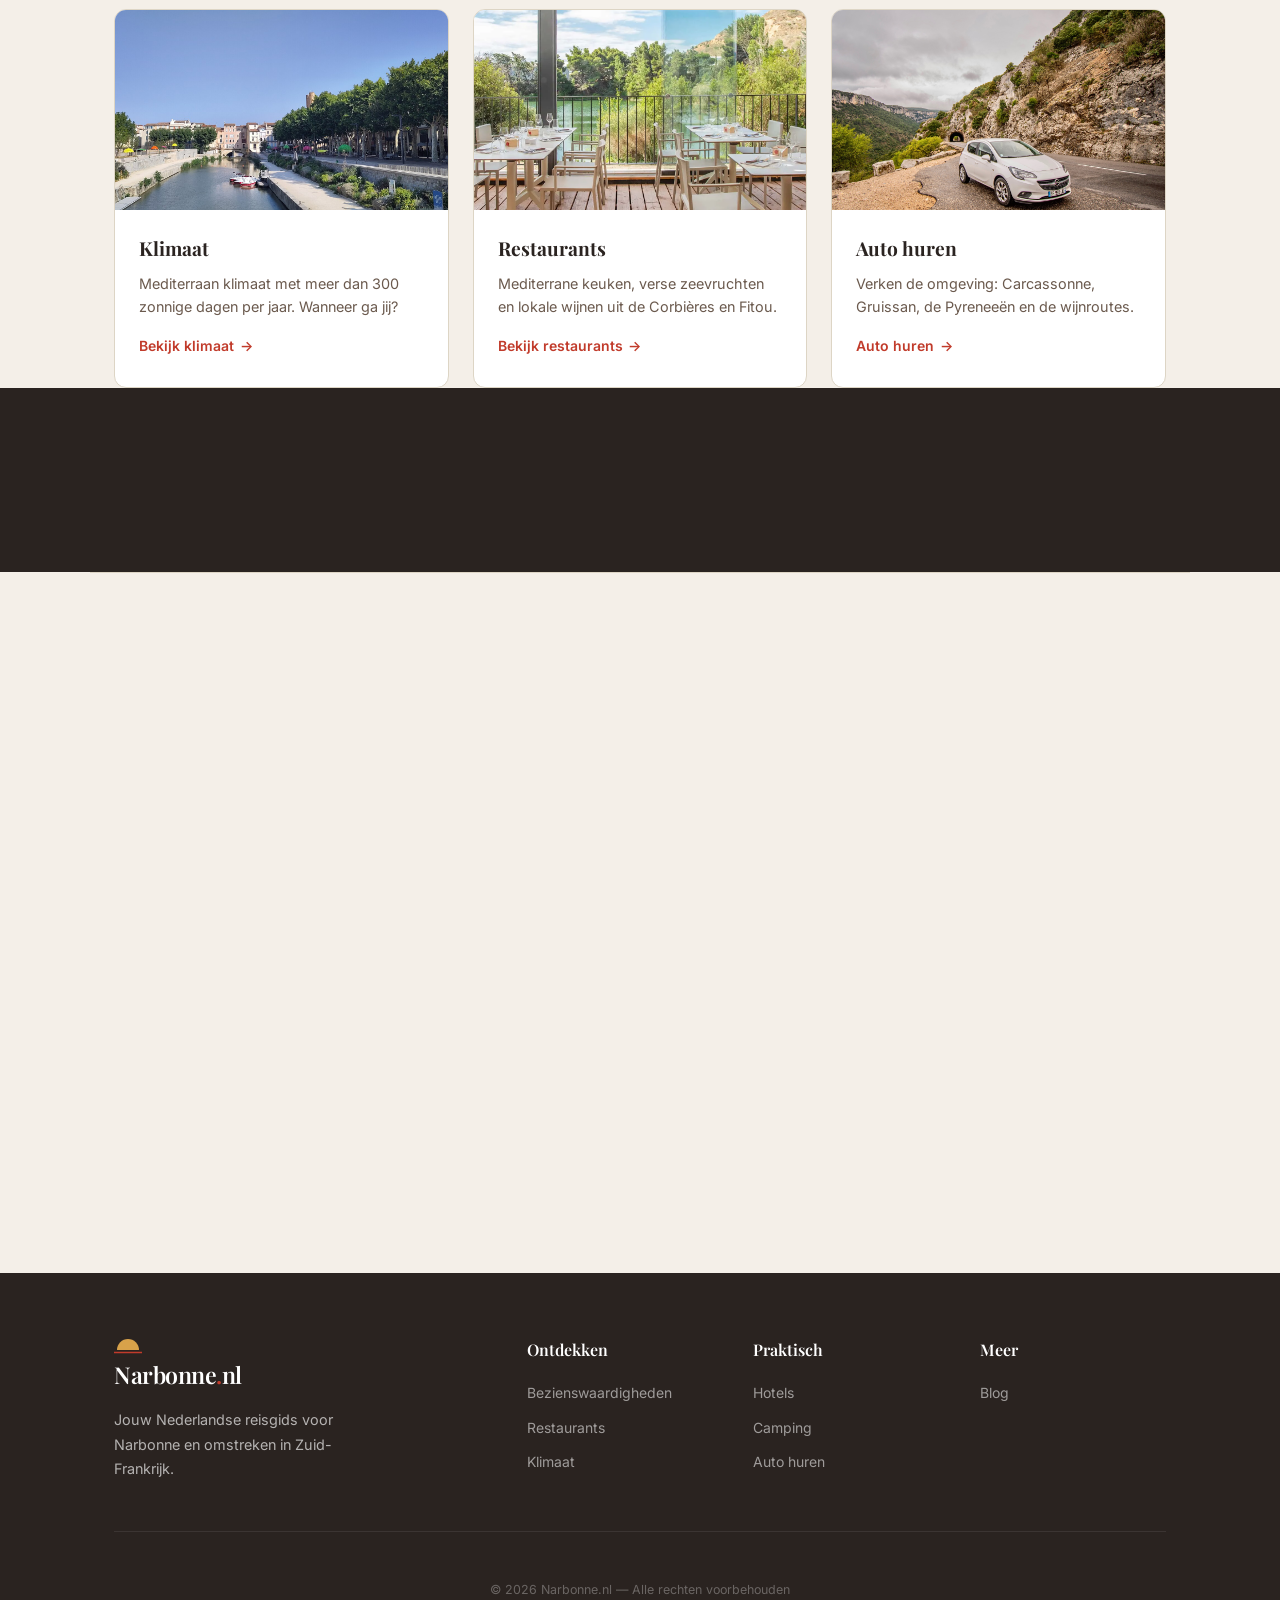
==== commit 7c5c10ea: "Voeg echte foto's toe aan homepage kaartjes Vervangt emoji-placeholders door de hero-afbeeldingen va" ====
--- a/index.html
+++ b/index.html
@@ -70,7 +70,9 @@
       <div class="card-grid" style="margin-top:2rem">
 
         <a href="bezienswaardigheden.html" class="card reveal reveal-delay-1">
-          <div class="card-img placeholder placeholder-bezienswaard">&#127963;</div>
+          <div class="card-img">
+            <img src="img/bezienswaardigheden-narbonne.webp" alt="Bezienswaardigheden Narbonne" />
+          </div>
           <div class="card-body">
             <h3>Bezienswaardigheden</h3>
             <p>De gotische kathedraal, Palais des Archevêques, Canal de la Robine en de Via Domitia.</p>
@@ -79,7 +81,9 @@
         </a>
 
         <a href="hotels.html" class="card reveal reveal-delay-2">
-          <div class="card-img placeholder placeholder-hotels">&#127970;</div>
+          <div class="card-img">
+            <img src="img/hotels-narbonne.jpg" alt="Hotels in Narbonne" />
+          </div>
           <div class="card-body">
             <h3>Hotels</h3>
             <p>Van boutique-hotels in de binnenstad tot resorts aan het strand van Narbonne-Plage.</p>
@@ -88,7 +92,9 @@
         </a>
 
         <a href="camping.html" class="card reveal reveal-delay-3">
-          <div class="card-img placeholder placeholder-camping">&#9978;</div>
+          <div class="card-img">
+            <img src="img/camping-narbonne.webp" alt="Camping in Narbonne" />
+          </div>
           <div class="card-body">
             <h3>Camping</h3>
             <p>Campings vlakbij het strand of midden in de natuur van de Corbières-heuvels.</p>
@@ -97,7 +103,9 @@
         </a>
 
         <a href="klimaat.html" class="card reveal reveal-delay-1">
-          <div class="card-img placeholder placeholder-klimaat">&#9728;</div>
+          <div class="card-img">
+            <img src="img/canal-de-la-robine-narbonne.jpg" alt="Klimaat Narbonne" />
+          </div>
           <div class="card-body">
             <h3>Klimaat</h3>
             <p>Mediterraan klimaat met meer dan 300 zonnige dagen per jaar. Wanneer ga jij?</p>
@@ -106,7 +114,9 @@
         </a>
 
         <a href="restaurants.html" class="card reveal reveal-delay-2">
-          <div class="card-img placeholder placeholder-restaurants">&#127869;</div>
+          <div class="card-img">
+            <img src="img/restaurants-narbonne.webp" alt="Restaurants in Narbonne" />
+          </div>
           <div class="card-body">
             <h3>Restaurants</h3>
             <p>Mediterrane keuken, verse zeevruchten en lokale wijnen uit de Corbières en Fitou.</p>
@@ -115,7 +125,9 @@
         </a>
 
         <a href="auto-huren.html" class="card reveal reveal-delay-3">
-          <div class="card-img placeholder placeholder-auto">&#128664;</div>
+          <div class="card-img">
+            <img src="img/auto-huren-narbonne.jpg" alt="Auto huren in Narbonne" />
+          </div>
           <div class="card-body">
             <h3>Auto huren</h3>
             <p>Verken de omgeving: Carcassonne, Gruissan, de Pyreneeën en de wijnroutes.</p>
--- a/css/style.css
+++ b/css/style.css
@@ -383,7 +383,7 @@
 }
 
 .card-img {
-  height: 180px;
+  height: 200px;
   overflow: hidden;
   background: var(--clr-sand);
   position: relative;
@@ -440,6 +440,92 @@
 
 .card-link::after { content: '→'; transition: transform var(--transition); }
 .card:hover .card-link::after { transform: translateX(4px); }
+
+/* === Season cards (klimaat) === */
+.season-grid {
+  display: grid;
+  grid-template-columns: repeat(auto-fill, minmax(260px, 1fr));
+  gap: 1.5rem;
+  margin-top: 2rem;
+}
+
+.season-card {
+  background: var(--clr-white);
+  border: 1px solid var(--clr-border);
+  border-radius: var(--radius);
+  border-top: 4px solid var(--clr-gold);
+  padding: 2rem 2rem 2.25rem;
+  display: flex;
+  align-items: flex-start;
+  gap: 1.25rem;
+  transition: box-shadow var(--transition), transform var(--transition);
+}
+
+.season-card:hover {
+  box-shadow: var(--shadow-lg);
+  transform: translateY(-4px);
+}
+
+.season-zomer { border-top-color: #D8A24A; }
+.season-herfst { border-top-color: #C13B2B; }
+.season-winter { border-top-color: #5b8db8; }
+.season-lente  { border-top-color: #4a7c59; }
+
+.season-icon {
+  font-size: 2.5rem;
+  line-height: 1;
+  flex-shrink: 0;
+  width: 3.25rem;
+  height: 3.25rem;
+  display: flex;
+  align-items: center;
+  justify-content: center;
+  background: var(--clr-warm-white);
+  border-radius: var(--radius-sm);
+}
+
+.season-body { flex: 1; }
+
+.season-period {
+  font-size: .72rem;
+  font-weight: 600;
+  letter-spacing: .1em;
+  text-transform: uppercase;
+  color: var(--clr-muted);
+  margin-bottom: .4rem;
+}
+
+.season-card h3 {
+  font-family: var(--font-display);
+  font-size: 1.2rem;
+  color: var(--clr-dark);
+  margin-bottom: .6rem;
+  line-height: 1.2;
+}
+
+.season-card p {
+  font-size: .9rem;
+  color: var(--clr-muted);
+  line-height: 1.65;
+  margin-bottom: 1rem;
+}
+
+.season-tag {
+  display: inline-block;
+  font-size: .72rem;
+  font-weight: 600;
+  letter-spacing: .06em;
+  text-transform: uppercase;
+  padding: .25rem .75rem;
+  border-radius: 999px;
+  background: var(--clr-sand);
+  color: var(--clr-primary);
+}
+
+.season-zomer .season-tag { background: #fdf4e0; color: #9a6e1a; }
+.season-herfst .season-tag { background: #fdecea; color: var(--clr-primary); }
+.season-winter .season-tag { background: #e8f0f7; color: #2e5e8a; }
+.season-lente  .season-tag { background: #edf5ef; color: #2e6641; }
 
 /* === Facts strip === */
 .facts-strip {
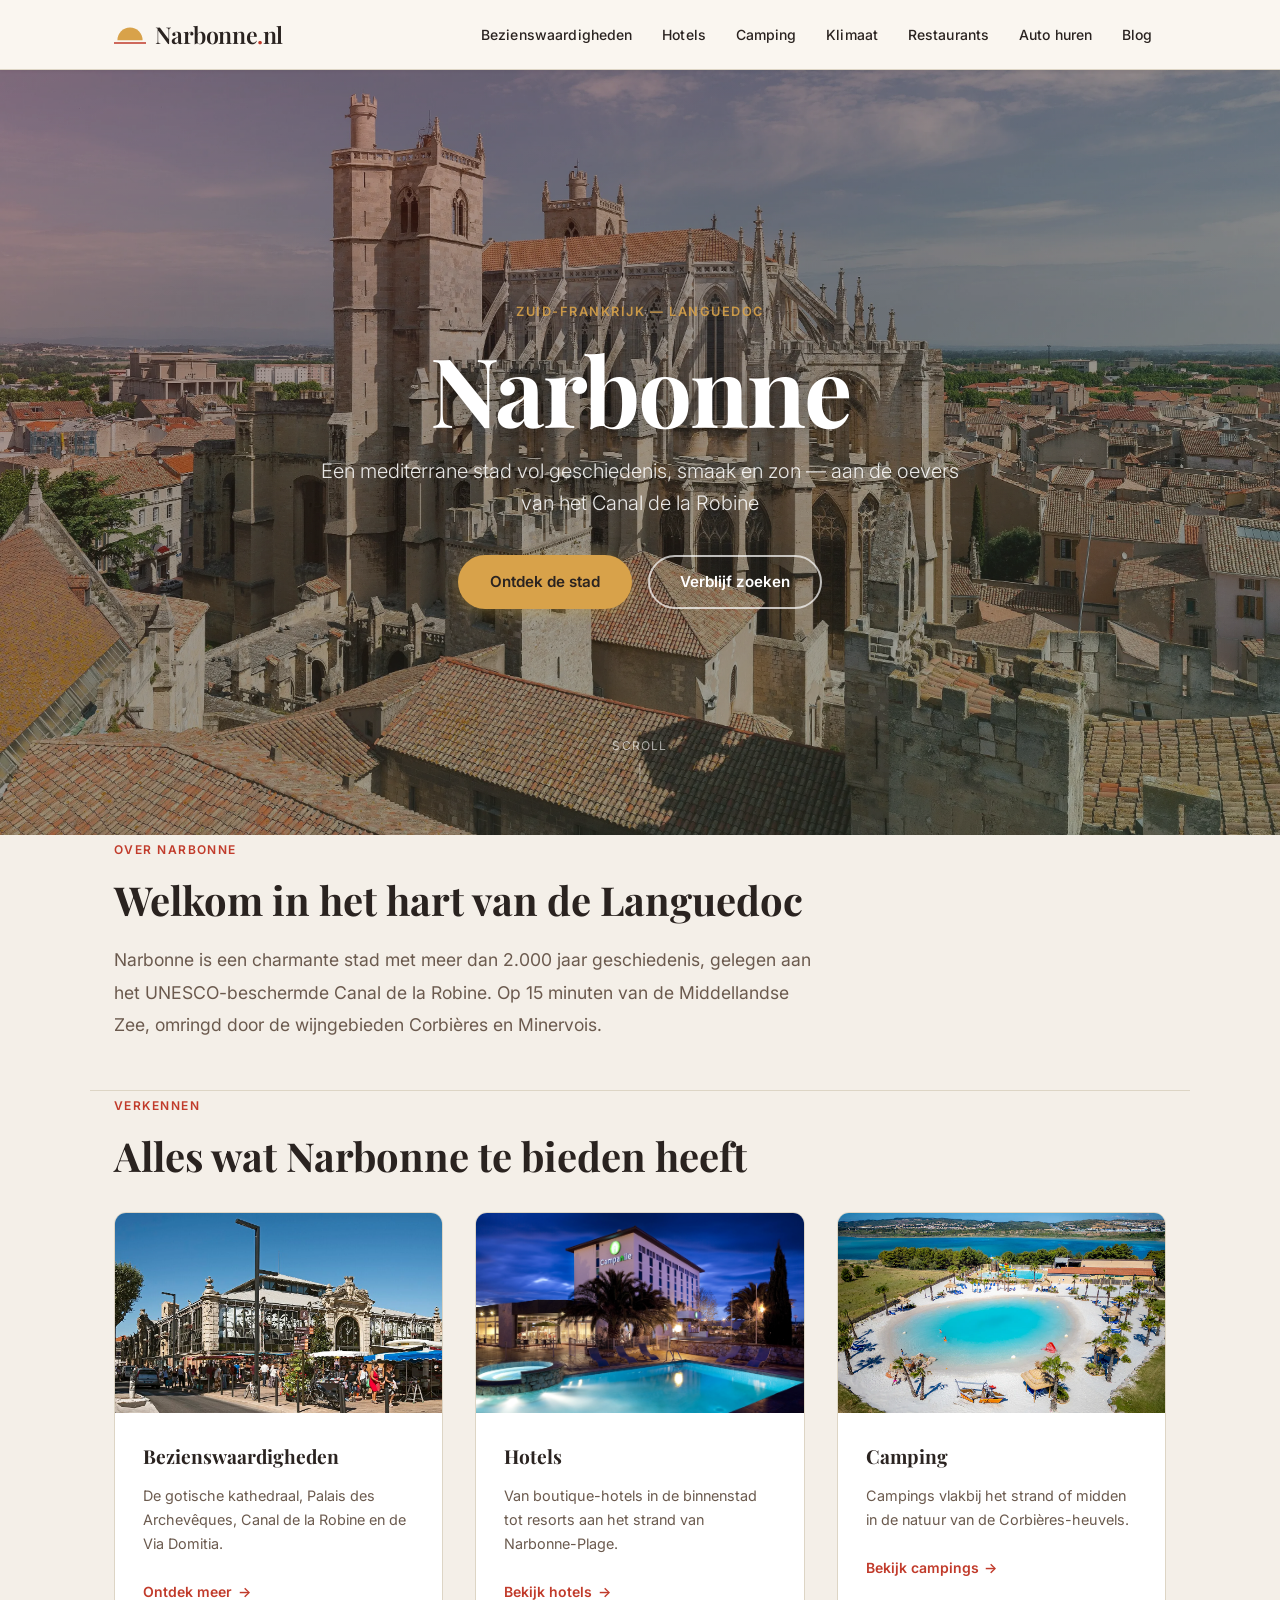
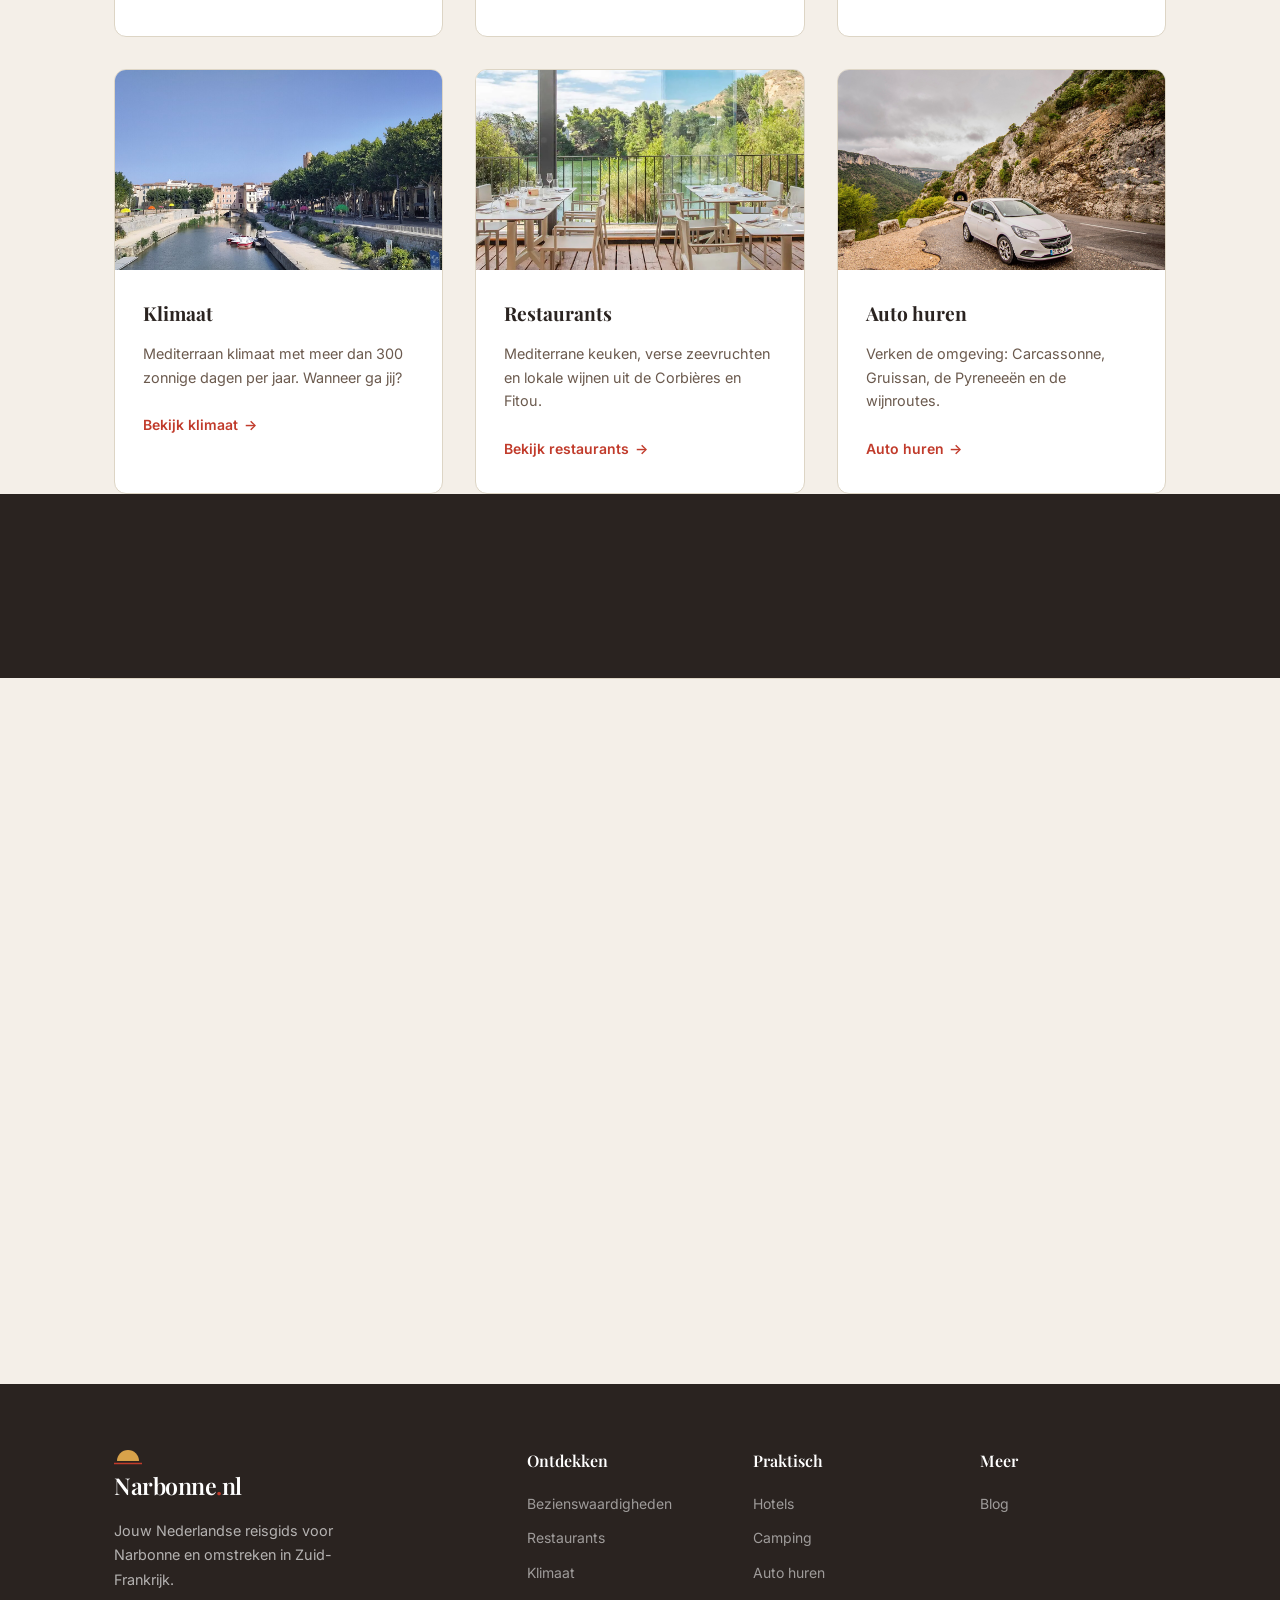
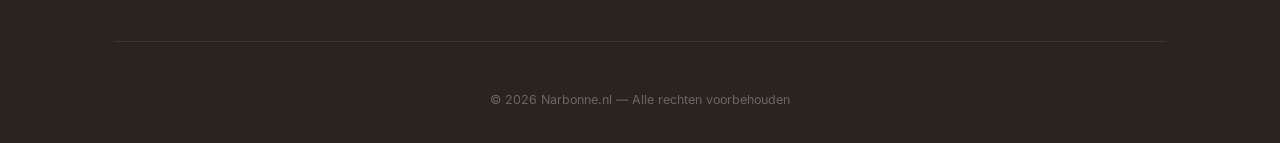
==== commit e3711ae5: "SEO-optimalisatie: sitemap, robots.txt, Open Graph en JSON-LD - sitemap.xml met alle pagina's en pri" ====
--- a/index.html
+++ b/index.html
@@ -10,6 +10,63 @@
   <link rel="icon" type="image/png" sizes="32x32" href="img/narbonne_favicon-32.png" />
   <link rel="apple-touch-icon" sizes="180x180" href="img/narbonne_favicon-180.png" />
   <link rel="stylesheet" href="css/style.css" />
+  <!-- Open Graph -->
+  <meta property="og:type" content="website" />
+  <meta property="og:locale" content="nl_NL" />
+  <meta property="og:site_name" content="Narbonne.nl" />
+  <meta property="og:url" content="https://www.narbonne.nl/" />
+  <meta property="og:title" content="Narbonne - Reisgids voor de Stad in Zuid-Frankrijk | Narbonne.nl" />
+  <meta property="og:description" content="Alles over Narbonne: bezienswaardigheden, hotels, restaurants, camping en klimaat. Jouw complete reisgids voor Narbonne in Zuid-Frankrijk." />
+  <meta property="og:image" content="https://www.narbonne.nl/img/kathedraal-narbonne.webp" />
+  <meta property="og:image:alt" content="Kathedraal van Narbonne" />
+  <!-- Twitter / X -->
+  <meta name="twitter:card" content="summary_large_image" />
+  <meta name="twitter:title" content="Narbonne - Reisgids voor de Stad in Zuid-Frankrijk | Narbonne.nl" />
+  <meta name="twitter:description" content="Alles over Narbonne: bezienswaardigheden, hotels, restaurants, camping en klimaat. Jouw complete reisgids voor Narbonne in Zuid-Frankrijk." />
+  <meta name="twitter:image" content="https://www.narbonne.nl/img/kathedraal-narbonne.webp" />
+  <!-- JSON-LD -->
+  <script type="application/ld+json">
+  {
+    "@context": "https://schema.org",
+    "@graph": [
+      {
+        "@type": "WebSite",
+        "@id": "https://www.narbonne.nl/#website",
+        "url": "https://www.narbonne.nl/",
+        "name": "Narbonne.nl",
+        "description": "Jouw Nederlandse reisgids voor Narbonne in Zuid-Frankrijk",
+        "inLanguage": "nl-NL",
+        "publisher": {
+          "@type": "Organization",
+          "name": "Narbonne.nl",
+          "url": "https://www.narbonne.nl/",
+          "logo": {
+            "@type": "ImageObject",
+            "url": "https://www.narbonne.nl/img/narbonne_favicon-180.png"
+          }
+        }
+      },
+      {
+        "@type": "TouristDestination",
+        "@id": "https://www.narbonne.nl/#destination",
+        "name": "Narbonne",
+        "description": "Narbonne is een mediterrane stad in Zuid-Frankrijk met meer dan 2.000 jaar geschiedenis, gelegen aan het UNESCO-beschermde Canal de la Robine.",
+        "url": "https://www.narbonne.nl/",
+        "image": "https://www.narbonne.nl/img/kathedraal-narbonne.webp",
+        "geo": {
+          "@type": "GeoCoordinates",
+          "latitude": 43.1836,
+          "longitude": 3.0030
+        },
+        "address": {
+          "@type": "PostalAddress",
+          "addressLocality": "Narbonne",
+          "addressCountry": "FR"
+        }
+      }
+    ]
+  }
+  </script>
 </head>
 <body>
 
--- a/css/style.css
+++ b/css/style.css
@@ -317,7 +317,7 @@
 
 /* === Sections === */
 main section {
-  padding: 4rem 0;
+  padding: 5rem 0;
 }
 
 main section + section {
@@ -331,7 +331,7 @@
   letter-spacing: .12em;
   text-transform: uppercase;
   color: var(--clr-primary);
-  margin-bottom: .75rem;
+  margin-bottom: 1rem;
 }
 
 section > h2,
@@ -339,7 +339,7 @@
   font-family: var(--font-display);
   font-size: clamp(1.75rem, 3.5vw, 2.5rem);
   color: var(--clr-dark);
-  margin-bottom: .5rem;
+  margin-bottom: 1.25rem;
   line-height: 1.2;
 }
 
@@ -347,7 +347,7 @@
   color: var(--clr-muted);
   font-size: 1.05rem;
   max-width: 560px;
-  margin-bottom: 2.5rem;
+  margin-bottom: 3rem;
   line-height: 1.7;
 }
 
@@ -362,7 +362,7 @@
 .card-grid {
   display: grid;
   grid-template-columns: repeat(auto-fill, minmax(300px, 1fr));
-  gap: 1.5rem;
+  gap: 2rem;
 }
 
 .card {
@@ -413,19 +413,20 @@
 .card-img.placeholder-restaurants  { background: linear-gradient(135deg, #c0392b22, #4a7c5922); }
 .card-img.placeholder-auto         { background: linear-gradient(135deg, #2d1b1022, #e8a83822); }
 
-.card-body { padding: 1.4rem 1.5rem 1.75rem; }
+.card-body { padding: 1.75rem 1.75rem 2rem; }
 
 .card-body h3 {
   font-family: var(--font-display);
   font-size: 1.2rem;
   color: var(--clr-dark);
-  margin-bottom: .5rem;
+  margin-bottom: .75rem;
 }
 
 .card-body p {
   font-size: .9rem;
   color: var(--clr-muted);
-  line-height: 1.6;
+  line-height: 1.65;
+  margin-bottom: .5rem;
 }
 
 .card-link {
